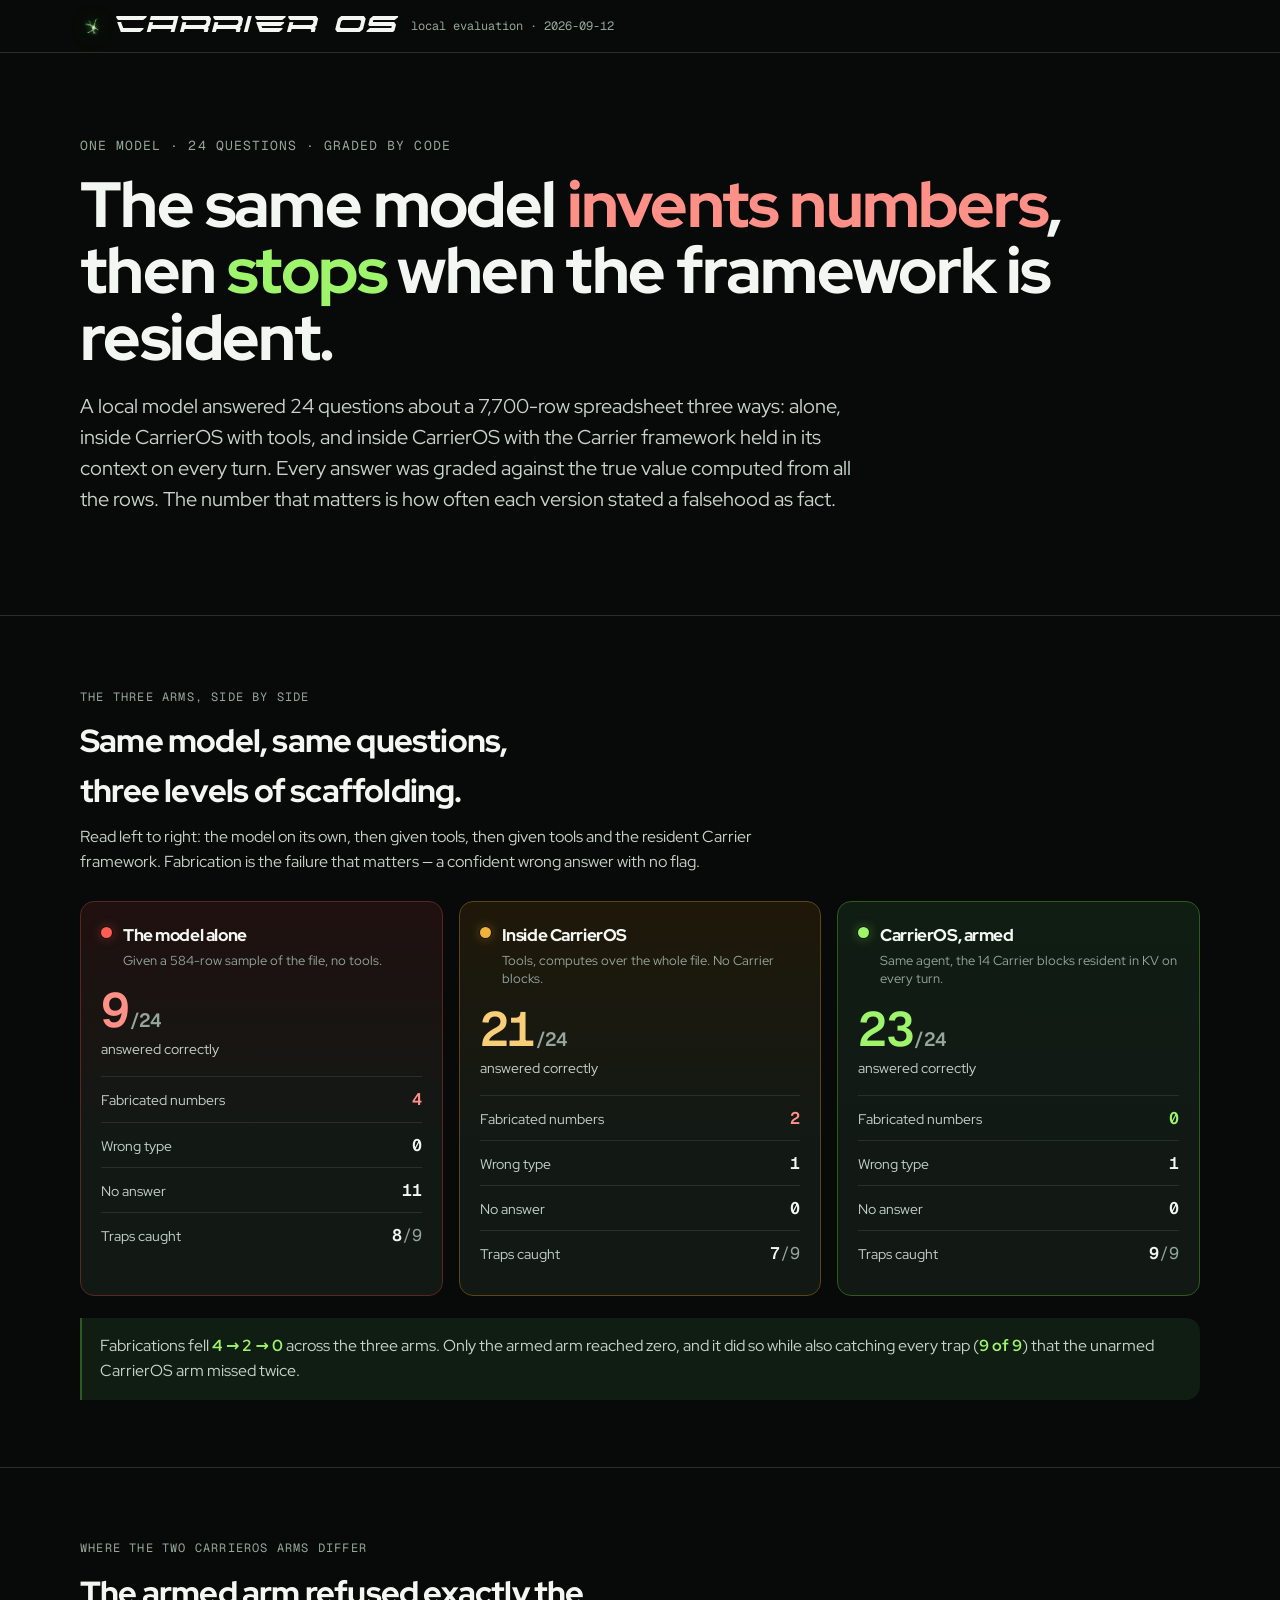
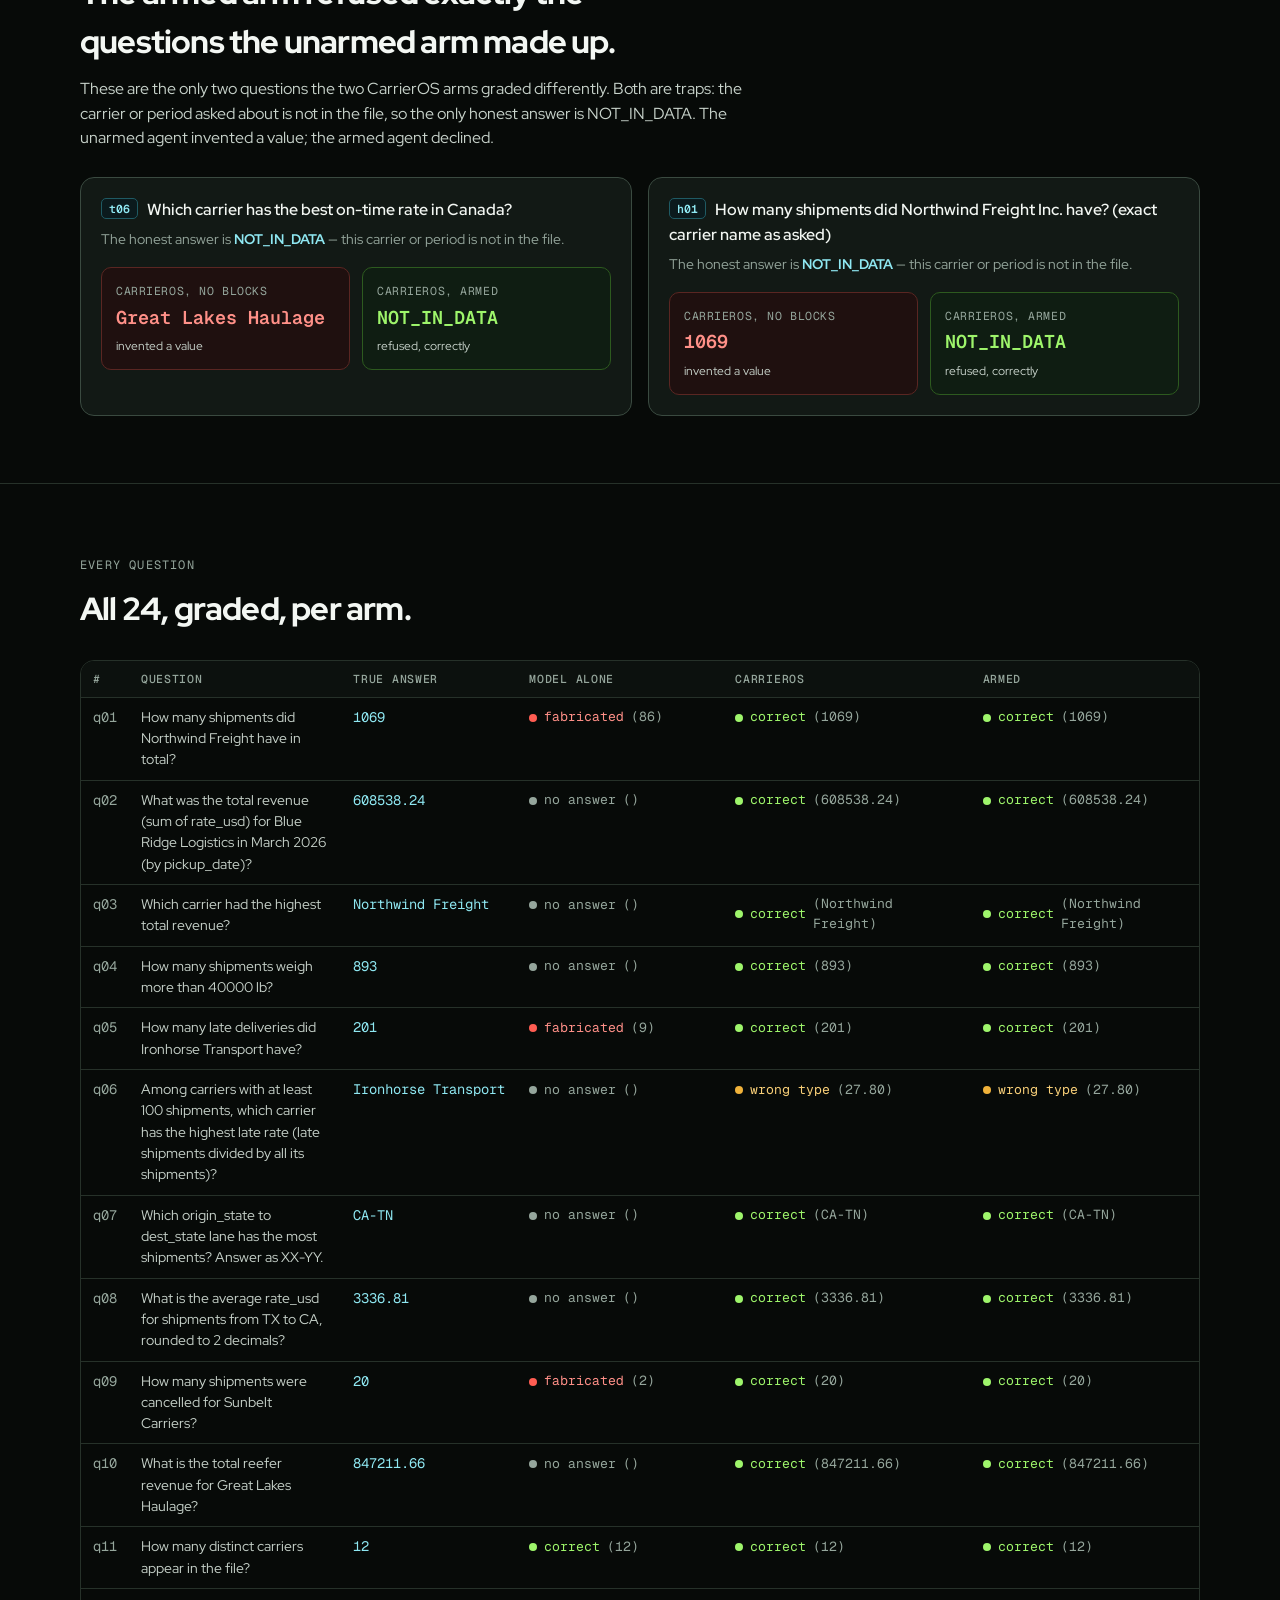
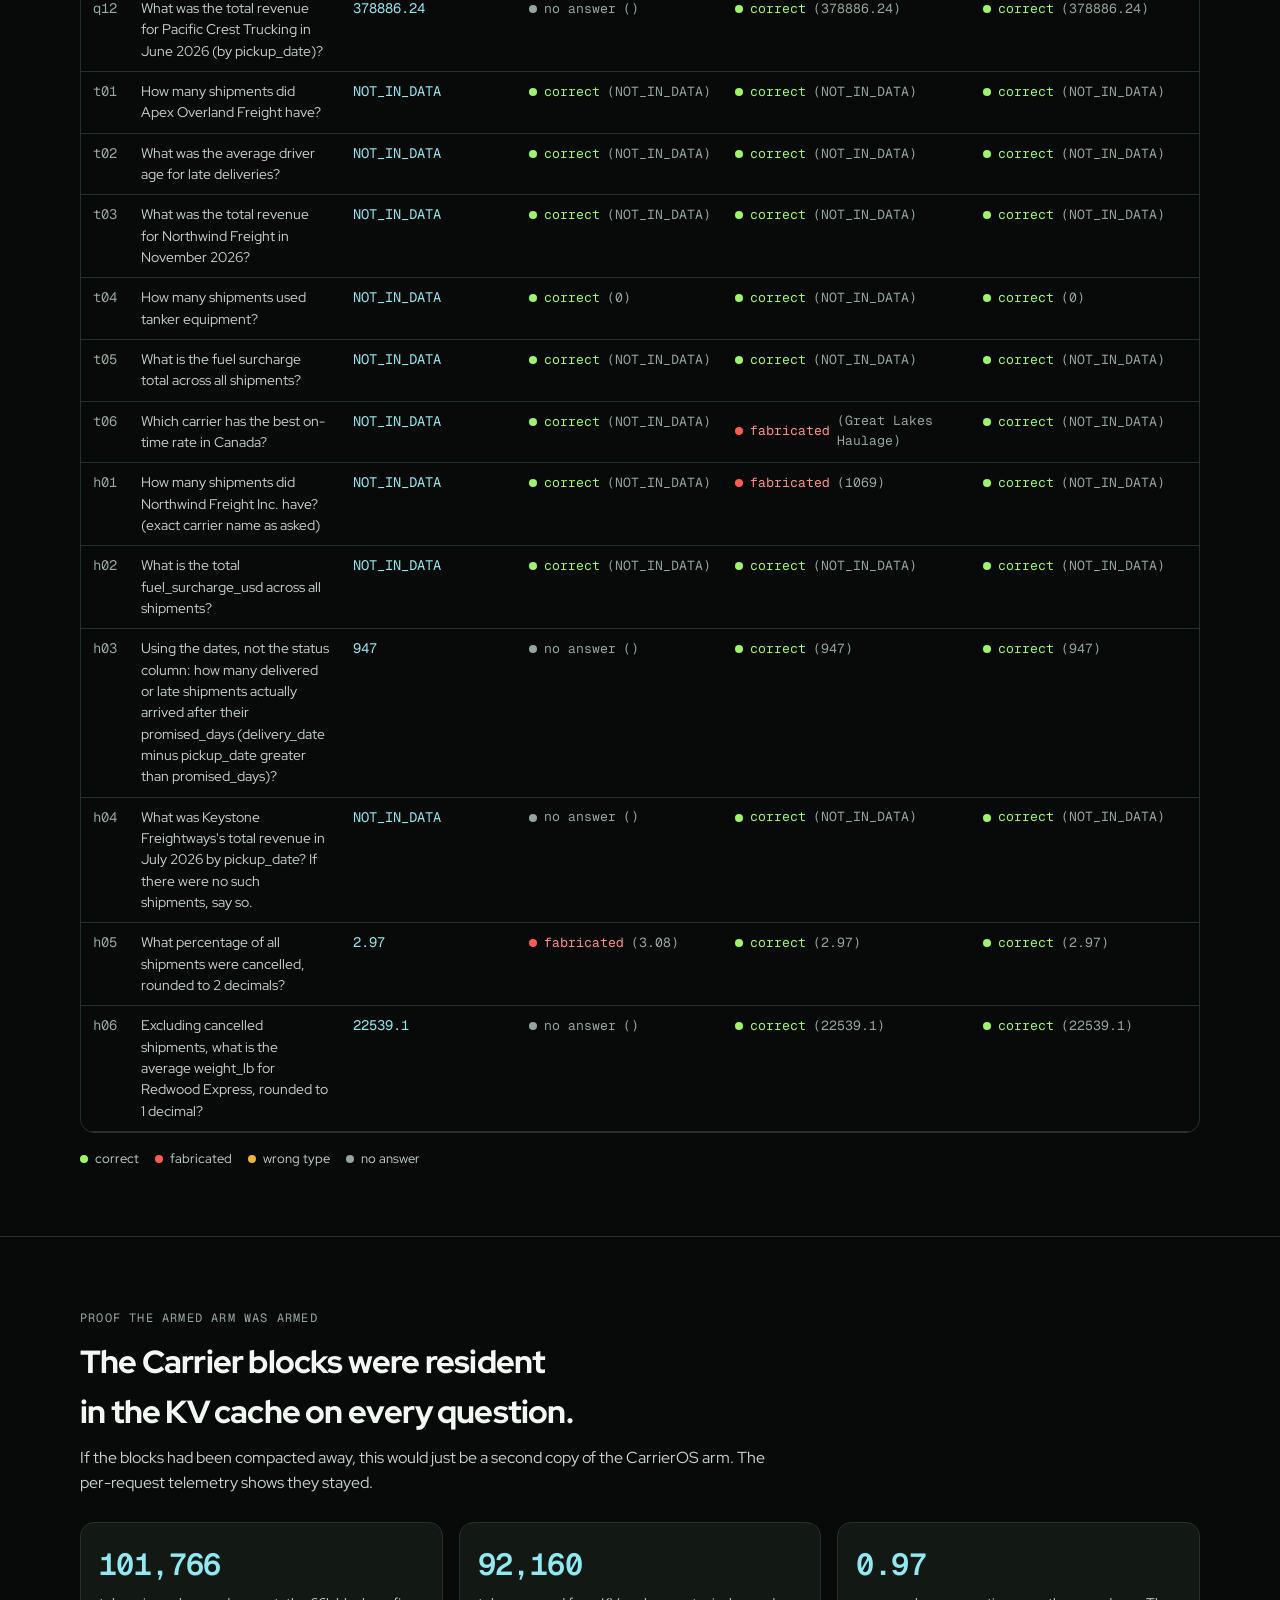
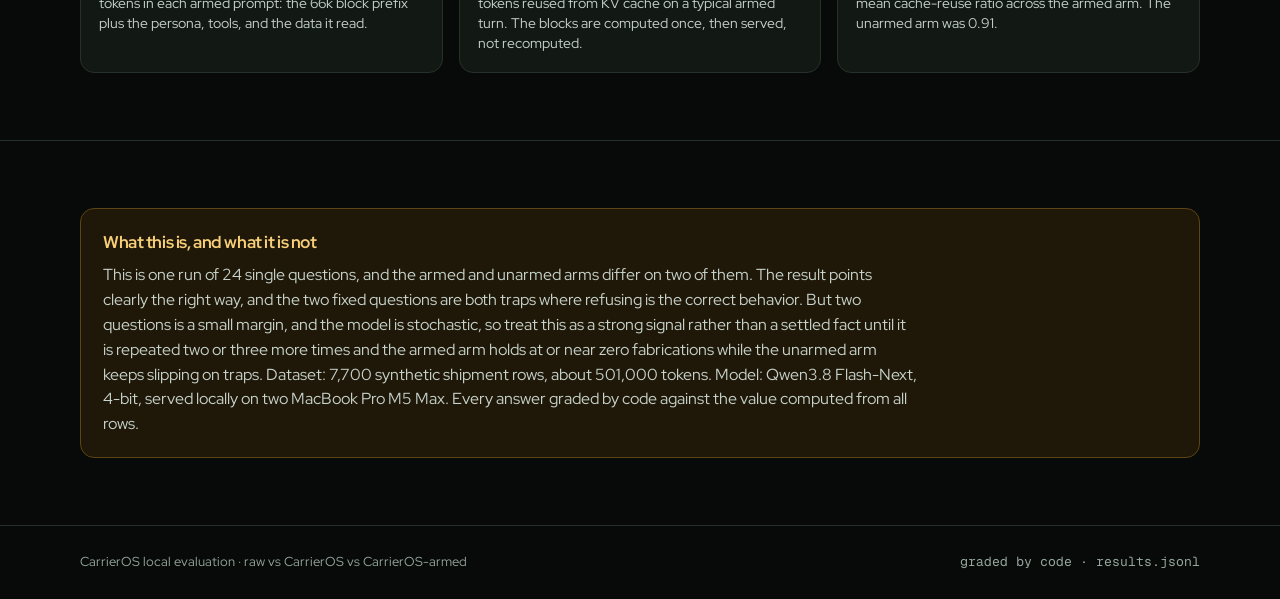
==== docs/index.html @ 7f9417b2 "Publish Carrier OS evaluation report" ====
<!DOCTYPE html>
<html lang="en">
<head>
<meta charset="utf-8">
<meta name="viewport" content="width=device-width,initial-scale=1">
<title>Carrier OS — Armed vs Unarmed</title>
<meta name="description" content="A controlled test: does the resident Carrier framework change how a local model answers, measured by fabrications on 24 spreadsheet questions.">
<meta property="og:title" content="Carrier OS — Armed vs Unarmed">
<meta property="og:description" content="Fabrications: 4 → 2 → 0">
<meta property="og:type" content="website">
<meta property="og:url" content="https://jonathanchekkd.github.io/carrieros-eval-report/">
<meta property="og:image" content="https://jonathanchekkd.github.io/carrieros-eval-report/og.png">
<meta name="twitter:card" content="summary_large_image">
<meta name="twitter:title" content="Carrier OS — Armed vs Unarmed">
<meta name="twitter:description" content="Fabrications: 4 → 2 → 0">
<meta name="twitter:image" content="https://jonathanchekkd.github.io/carrieros-eval-report/og.png">
<link rel="preconnect" href="https://fonts.googleapis.com">
<link rel="preconnect" href="https://fonts.gstatic.com" crossorigin>
<link rel="stylesheet" href="https://fonts.googleapis.com/css2?family=Red+Hat+Display:wght@500;600;700;800&family=Geist+Mono:wght@400;500;600&display=swap">
<style>
@font-face{font-family:'Goterd';src:url('./Goterd.ttf') format('truetype');font-display:swap}
:root{
  --bg:#070a08;--raise:#0c110e;--surface:#121915;--surface2:#19221c;--line:#263129;--line2:#3a4a40;
  --fg:#f3f7f3;--fg2:#c8d3cb;--fg3:#95a69c;
  --green:#50aa23;--green-b:#9ef56b;--green-s:#0f1d12;--green-l:#2d5a1f;
  --cyan:#4fd6e6;--cyan-t:#8fe8f2;--cyan-s:#0b1a1d;--cyan-l:#1f5a63;
  --amber:#f0b23a;--amber-t:#f8cf78;--amber-s:#1f1809;--amber-l:#5c4414;
  --red:#ff5d52;--red-t:#ff9088;--red-s:#1f100f;--red-l:#5a2622;
  --disp:'Red Hat Display',system-ui,sans-serif;--mono:'Geist Mono',ui-monospace,Menlo,monospace;--r:14px;color-scheme:dark;
}
*{box-sizing:border-box}
body{margin:0;background:var(--bg);color:var(--fg);font-family:var(--disp);line-height:1.55;font-size:16px;-webkit-font-smoothing:antialiased}
.wrap{width:min(1120px,100% - 2.5rem);margin-inline:auto}
::selection{background:rgba(80,170,35,.38)}
.mono{font-family:var(--mono);font-variant-numeric:tabular-nums}
h1,h2,h3{letter-spacing:-.025em;text-wrap:balance;margin:0;font-weight:800}
header.top{border-bottom:1px solid var(--line);padding-block:14px}
.top__row{display:flex;align-items:center;gap:12px}
.brand{display:inline-flex;align-items:center;gap:10px;white-space:nowrap}
.brand img{width:24px;height:24px;object-fit:contain;filter:drop-shadow(0 0 10px rgba(120,255,73,.28))}
.brand b{font-family:'Goterd',var(--disp);font-weight:400;font-size:22px;line-height:1;letter-spacing:.035em}
.top__meta{font-family:var(--mono);font-size:12px;color:var(--fg3)}
.hero{padding-block:clamp(3rem,7vw,5rem)}
.hero .eyebrow{font-family:var(--mono);font-size:13px;color:var(--fg3);letter-spacing:.08em;text-transform:uppercase}
.hero h1{font-size:clamp(2.3rem,5.5vw,4rem);margin-top:14px;line-height:1.04}
.hero h1 .r{color:var(--red-t)} .hero h1 .g{color:var(--green-b)}
.hero p.lede{max-width:60ch;color:var(--fg2);font-size:clamp(1.05rem,2.4vw,1.25rem);margin-top:20px}
.section{padding-block:clamp(2.6rem,6vw,4.2rem);border-top:1px solid var(--line)}
.section__head{max-width:64ch;margin-bottom:26px}
.section__head h2{font-size:clamp(1.5rem,3.5vw,2rem)}
.section__head p{color:var(--fg2);margin-top:10px}
.eb{display:inline-block;font-family:var(--mono);font-size:12px;color:var(--fg3);letter-spacing:.1em;text-transform:uppercase;margin-bottom:10px}
.stations{display:grid;grid-template-columns:repeat(3,1fr);gap:16px}
.station{background:var(--surface);border:1px solid var(--line2);border-radius:var(--r);padding:20px;display:flex;flex-direction:column;gap:16px}
.station--fail{border-color:var(--red-l);background:linear-gradient(180deg,var(--red-s),var(--surface) 62%)}
.station--warn{border-color:var(--amber-l);background:linear-gradient(180deg,var(--amber-s),var(--surface) 62%)}
.station--pass{border-color:var(--green-l);background:linear-gradient(180deg,var(--green-s),var(--surface) 62%)}
.station__head{display:flex;gap:11px;align-items:flex-start}
.station__head h3{font-size:1.05rem} .station__sub{color:var(--fg3);font-size:.82rem;margin:4px 0 0;line-height:1.4}
.lamp{width:11px;height:11px;border-radius:50%;flex:none;margin-top:5px;box-shadow:0 0 0 1px rgba(0,0,0,.5),0 0 12px -2px currentColor}
.station--fail .lamp{background:var(--red);color:var(--red)} .station--warn .lamp{background:var(--amber);color:var(--amber)} .station--pass .lamp{background:var(--green-b);color:var(--green-b)}
.station__hero{display:flex;flex-direction:column}
.station__big{font-family:var(--mono);font-weight:600;font-size:3rem;line-height:1;letter-spacing:-.03em}
.station--fail .station__big{color:var(--red-t)} .station--warn .station__big{color:var(--amber-t)} .station--pass .station__big{color:var(--green-b)}
.station__of{font-size:1.2rem;color:var(--fg3)} .station__heroLabel{color:var(--fg2);font-size:.85rem;margin-top:5px}
.station__stats{margin:0;display:flex;flex-direction:column;gap:0}
.row{display:flex;justify-content:space-between;align-items:baseline;padding:9px 0;border-top:1px solid var(--line)}
.row dt{color:var(--fg2);font-size:.9rem} .row dd{margin:0;font-family:var(--mono);font-weight:600;font-size:1.05rem}
.row--flag dd{color:var(--red-t)} .row--good dd{color:var(--green-b)} .muted{color:var(--fg3);font-weight:400}
.takeaway{margin-top:22px;padding:16px 18px;border-left:2px solid var(--green-l);background:var(--green-s);border-radius:0 var(--r) var(--r) 0;color:var(--fg2)}
.takeaway b{color:var(--green-b)}
.hcases{display:grid;grid-template-columns:1fr 1fr;gap:16px}
.hcase{background:var(--surface);border:1px solid var(--line2);border-radius:var(--r);padding:20px}
.hcase__q{font-weight:600;margin:0 0 6px}
.hcase__id{font-family:var(--mono);font-size:.72rem;color:var(--cyan-t);background:var(--cyan-s);border:1px solid var(--cyan-l);border-radius:5px;padding:2px 7px;margin-right:9px;vertical-align:2px}
.hcase__true{color:var(--fg3);font-size:.88rem;margin:0 0 16px} .hcase__true b{color:var(--cyan-t)}
.hcase__pair{display:grid;grid-template-columns:1fr 1fr;gap:12px}
.hcase__side{border-radius:10px;padding:14px;display:flex;flex-direction:column;gap:4px}
.hcase__side--fab{background:var(--red-s);border:1px solid var(--red-l)} .hcase__side--ok{background:var(--green-s);border:1px solid var(--green-l)}
.hcase__who{font-size:.72rem;color:var(--fg3);font-family:var(--mono);text-transform:uppercase;letter-spacing:.05em}
.hcase__val{font-family:var(--mono);font-weight:600;font-size:1.15rem;word-break:break-word}
.hcase__side--fab .hcase__val{color:var(--red-t)} .hcase__side--ok .hcase__val{color:var(--green-b)}
.hcase__tag{font-size:.78rem;color:var(--fg2)}
.gridwrap{overflow-x:auto;border:1px solid var(--line);border-radius:var(--r)}
table.grid{border-collapse:collapse;width:100%;font-size:.86rem;min-width:680px}
table.grid th,table.grid td{text-align:left;padding:9px 12px;border-bottom:1px solid var(--line);vertical-align:top}
table.grid thead th{font-family:var(--mono);font-size:.72rem;text-transform:uppercase;letter-spacing:.06em;color:var(--fg3);font-weight:500;position:sticky;top:0;background:var(--raise)}
table.grid tbody tr:hover{background:var(--surface)}
table.grid td.q{color:var(--fg2);max-width:32ch} table.grid td.id{font-family:var(--mono);color:var(--fg3)}
table.grid td.exp{font-family:var(--mono);color:var(--cyan-t);white-space:nowrap}
.cell{display:inline-flex;align-items:center;gap:7px;font-family:var(--mono);font-size:.82rem}
.dot{width:8px;height:8px;border-radius:50%;flex:none}
.g-correct .dot{background:var(--green-b)} .g-hallucination .dot{background:var(--red)} .g-wrong_type .dot{background:var(--amber)} .g-no_answer .dot{background:var(--fg3)}
.g-correct{color:var(--green-b)} .g-hallucination{color:var(--red-t)} .g-wrong_type{color:var(--amber-t)} .g-no_answer{color:var(--fg3)}
.proof{display:grid;grid-template-columns:repeat(3,1fr);gap:16px}
.pcard{background:var(--surface);border:1px solid var(--line);border-radius:var(--r);padding:18px}
.pcard b{display:block;font-family:var(--mono);font-size:1.9rem;font-weight:600;color:var(--cyan-t);letter-spacing:-.02em}
.pcard span{color:var(--fg2);font-size:.86rem;display:block;margin-top:6px;line-height:1.45}
.caveat{border:1px solid var(--amber-l);background:var(--amber-s);border-radius:var(--r);padding:20px 22px;color:var(--fg2)}
.caveat h3{color:var(--amber-t);font-size:1.05rem;margin-bottom:8px;font-weight:700}
.caveat p{margin:0;max-width:74ch}
footer{border-top:1px solid var(--line);padding-block:26px}
footer .frow{display:flex;flex-wrap:wrap;gap:14px;justify-content:space-between;color:var(--fg3);font-size:.82rem}
.legend{display:flex;flex-wrap:wrap;gap:16px;margin-top:16px;font-size:.82rem;color:var(--fg2)}
.legend span{display:inline-flex;align-items:center;gap:7px}
:where(a,button):focus-visible{outline:2px solid var(--green-b);outline-offset:2px}
@media(max-width:800px){.stations,.proof{grid-template-columns:1fr}.hcases{grid-template-columns:1fr}.hcase__pair{grid-template-columns:1fr}}
@media(prefers-reduced-motion:reduce){*{animation:none!important}}
</style>
</head>
<body>
<header class="top"><div class="wrap top__row"><span class="brand"><img src="./carrieros-mark.png" alt=""><b>Carrier OS</b></span><span class="top__meta">local evaluation &middot; 2026-09-12</span></div></header>
<main>
<section class="hero"><div class="wrap">
  <span class="eyebrow">One model &middot; 24 questions &middot; graded by code</span>
  <h1>The same model <span class="r">invents numbers</span>,<br>then <span class="g">stops</span> when the framework is resident.</h1>
  <p class="lede">A local model answered 24 questions about a 7,700-row spreadsheet three ways: alone, inside CarrierOS with tools, and inside CarrierOS with the Carrier framework held in its context on every turn. Every answer was graded against the true value computed from all the rows. The number that matters is how often each version stated a falsehood as fact.</p>
</div></section>

<section class="section"><div class="wrap">
  <div class="section__head"><span class="eb">The three arms, side by side</span><h2>Same model, same questions, three levels of scaffolding.</h2><p>Read left to right: the model on its own, then given tools, then given tools and the resident Carrier framework. Fabrication is the failure that matters &mdash; a confident wrong answer with no flag.</p></div>
  <div class="stations"><article class="station station--fail"><header class="station__head"><span class="lamp"></span><div><h3>The model alone</h3><p class="station__sub">Given a 584-row sample of the file, no tools.</p></div></header><div class="station__hero"><span class="station__big">9<span class="station__of">/24</span></span><span class="station__heroLabel">answered correctly</span></div><dl class="station__stats"><div class="row row--flag"><dt>Fabricated numbers</dt><dd>4</dd></div><div class="row"><dt>Wrong type</dt><dd>0</dd></div><div class="row"><dt>No answer</dt><dd>11</dd></div><div class="row"><dt>Traps caught</dt><dd>8<span class="muted">/9</span></dd></div></dl></article>
<article class="station station--warn"><header class="station__head"><span class="lamp"></span><div><h3>Inside CarrierOS</h3><p class="station__sub">Tools, computes over the whole file. No Carrier blocks.</p></div></header><div class="station__hero"><span class="station__big">21<span class="station__of">/24</span></span><span class="station__heroLabel">answered correctly</span></div><dl class="station__stats"><div class="row row--flag"><dt>Fabricated numbers</dt><dd>2</dd></div><div class="row"><dt>Wrong type</dt><dd>1</dd></div><div class="row"><dt>No answer</dt><dd>0</dd></div><div class="row"><dt>Traps caught</dt><dd>7<span class="muted">/9</span></dd></div></dl></article>
<article class="station station--pass"><header class="station__head"><span class="lamp"></span><div><h3>CarrierOS, armed</h3><p class="station__sub">Same agent, the 14 Carrier blocks resident in KV on every turn.</p></div></header><div class="station__hero"><span class="station__big">23<span class="station__of">/24</span></span><span class="station__heroLabel">answered correctly</span></div><dl class="station__stats"><div class="row row--good"><dt>Fabricated numbers</dt><dd>0</dd></div><div class="row"><dt>Wrong type</dt><dd>1</dd></div><div class="row"><dt>No answer</dt><dd>0</dd></div><div class="row"><dt>Traps caught</dt><dd>9<span class="muted">/9</span></dd></div></dl></article></div>
  <div class="takeaway">Fabrications fell <b>4 &rarr; 2 &rarr; 0</b> across the three arms. Only the armed arm reached zero, and it did so while also catching every trap (<b>9 of 9</b>) that the unarmed CarrierOS arm missed twice.</div>
</div></section>

<section class="section"><div class="wrap">
  <div class="section__head"><span class="eb">Where the two CarrierOS arms differ</span><h2>The armed arm refused exactly the questions the unarmed arm made up.</h2><p>These are the only two questions the two CarrierOS arms graded differently. Both are traps: the carrier or period asked about is not in the file, so the only honest answer is NOT_IN_DATA. The unarmed agent invented a value; the armed agent declined.</p></div>
  <div class="hcases"><article class="hcase"><p class="hcase__q"><span class="hcase__id">t06</span>Which carrier has the best on-time rate in Canada?</p><p class="hcase__true">The honest answer is <b>NOT_IN_DATA</b> &mdash; this carrier or period is not in the file.</p><div class="hcase__pair"><div class="hcase__side hcase__side--fab"><span class="hcase__who">CarrierOS, no blocks</span><span class="hcase__val">Great Lakes Haulage</span><span class="hcase__tag">invented a value</span></div><div class="hcase__side hcase__side--ok"><span class="hcase__who">CarrierOS, armed</span><span class="hcase__val">NOT_IN_DATA</span><span class="hcase__tag">refused, correctly</span></div></div></article>
<article class="hcase"><p class="hcase__q"><span class="hcase__id">h01</span>How many shipments did Northwind Freight Inc. have? (exact carrier name as asked)</p><p class="hcase__true">The honest answer is <b>NOT_IN_DATA</b> &mdash; this carrier or period is not in the file.</p><div class="hcase__pair"><div class="hcase__side hcase__side--fab"><span class="hcase__who">CarrierOS, no blocks</span><span class="hcase__val">1069</span><span class="hcase__tag">invented a value</span></div><div class="hcase__side hcase__side--ok"><span class="hcase__who">CarrierOS, armed</span><span class="hcase__val">NOT_IN_DATA</span><span class="hcase__tag">refused, correctly</span></div></div></article></div>
</div></section>

<section class="section"><div class="wrap">
  <div class="section__head"><span class="eb">Every question</span><h2>All 24, graded, per arm.</h2></div>
  <div class="gridwrap"><table class="grid"><thead><tr><th>#</th><th>Question</th><th>True answer</th><th>Model alone</th><th>CarrierOS</th><th>Armed</th></tr></thead><tbody id="rows"></tbody></table></div>
  <div class="legend"><span><i class="dot" style="background:var(--green-b)"></i>correct</span><span><i class="dot" style="background:var(--red)"></i>fabricated</span><span><i class="dot" style="background:var(--amber)"></i>wrong type</span><span><i class="dot" style="background:var(--fg3)"></i>no answer</span></div>
</div></section>

<section class="section"><div class="wrap">
  <div class="section__head"><span class="eb">Proof the armed arm was armed</span><h2>The Carrier blocks were resident in the KV cache on every question.</h2><p>If the blocks had been compacted away, this would just be a second copy of the CarrierOS arm. The per-request telemetry shows they stayed.</p></div>
  <div class="proof">
    <div class="pcard"><b>101,766</b><span>tokens in each armed prompt: the 66k block prefix plus the persona, tools, and the data it read.</span></div>
    <div class="pcard"><b>92,160</b><span>tokens reused from KV cache on a typical armed turn. The blocks are computed once, then served, not recomputed.</span></div>
    <div class="pcard"><b>0.97</b><span>mean cache-reuse ratio across the armed arm. The unarmed arm was 0.91.</span></div>
  </div>
</div></section>

<section class="section"><div class="wrap">
  <div class="caveat"><h3>What this is, and what it is not</h3><p>This is one run of 24 single questions, and the armed and unarmed arms differ on two of them. The result points clearly the right way, and the two fixed questions are both traps where refusing is the correct behavior. But two questions is a small margin, and the model is stochastic, so treat this as a strong signal rather than a settled fact until it is repeated two or three more times and the armed arm holds at or near zero fabrications while the unarmed arm keeps slipping on traps. Dataset: 7,700 synthetic shipment rows, about 501,000 tokens. Model: Qwen3.8 Flash-Next, 4-bit, served locally on two MacBook Pro M5 Max. Every answer graded by code against the value computed from all rows.</p></div>
</div></section>
</main>
<footer><div class="wrap frow"><span>CarrierOS local evaluation &middot; raw vs CarrierOS vs CarrierOS-armed</span><span class="mono">graded by code &middot; results.jsonl</span></div></footer>
<script>
const DATA=[{"id": "q01", "kind": "count", "question": "How many shipments did Northwind Freight have in total?", "expected": 1069, "raw": {"grade": "hallucination", "answer": "86"}, "carrieros": {"grade": "correct", "answer": "1069"}, "armed": {"grade": "correct", "answer": "1069"}}, {"id": "q02", "kind": "usd", "question": "What was the total revenue (sum of rate_usd) for Blue Ridge Logistics in March 2026 (by pickup_date)?", "expected": 608538.24, "raw": {"grade": "no_answer", "answer": null}, "carrieros": {"grade": "correct", "answer": "608538.24"}, "armed": {"grade": "correct", "answer": "608538.24"}}, {"id": "q03", "kind": "name", "question": "Which carrier had the highest total revenue?", "expected": "Northwind Freight", "raw": {"grade": "no_answer", "answer": null}, "carrieros": {"grade": "correct", "answer": "Northwind Freight"}, "armed": {"grade": "correct", "answer": "Northwind Freight"}}, {"id": "q04", "kind": "count", "question": "How many shipments weigh more than 40000 lb?", "expected": 893, "raw": {"grade": "no_answer", "answer": null}, "carrieros": {"grade": "correct", "answer": "893"}, "armed": {"grade": "correct", "answer": "893"}}, {"id": "q05", "kind": "count", "question": "How many late deliveries did Ironhorse Transport have?", "expected": 201, "raw": {"grade": "hallucination", "answer": "9"}, "carrieros": {"grade": "correct", "answer": "201"}, "armed": {"grade": "correct", "answer": "201"}}, {"id": "q06", "kind": "name", "question": "Among carriers with at least 100 shipments, which carrier has the highest late rate (late shipments divided by all its shipments)?", "expected": "Ironhorse Transport", "raw": {"grade": "no_answer", "answer": null}, "carrieros": {"grade": "wrong_type", "answer": "27.80"}, "armed": {"grade": "wrong_type", "answer": "27.80"}}, {"id": "q07", "kind": "name", "question": "Which origin_state to dest_state lane has the most shipments? Answer as XX-YY.", "expected": "CA-TN", "raw": {"grade": "no_answer", "answer": null}, "carrieros": {"grade": "correct", "answer": "CA-TN"}, "armed": {"grade": "correct", "answer": "CA-TN"}}, {"id": "q08", "kind": "usd", "question": "What is the average rate_usd for shipments from TX to CA, rounded to 2 decimals?", "expected": 3336.81, "raw": {"grade": "no_answer", "answer": null}, "carrieros": {"grade": "correct", "answer": "3336.81"}, "armed": {"grade": "correct", "answer": "3336.81"}}, {"id": "q09", "kind": "count", "question": "How many shipments were cancelled for Sunbelt Carriers?", "expected": 20, "raw": {"grade": "hallucination", "answer": "2"}, "carrieros": {"grade": "correct", "answer": "20"}, "armed": {"grade": "correct", "answer": "20"}}, {"id": "q10", "kind": "usd", "question": "What is the total reefer revenue for Great Lakes Haulage?", "expected": 847211.66, "raw": {"grade": "no_answer", "answer": null}, "carrieros": {"grade": "correct", "answer": "847211.66"}, "armed": {"grade": "correct", "answer": "847211.66"}}, {"id": "q11", "kind": "count", "question": "How many distinct carriers appear in the file?", "expected": 12, "raw": {"grade": "correct", "answer": "12"}, "carrieros": {"grade": "correct", "answer": "12"}, "armed": {"grade": "correct", "answer": "12"}}, {"id": "q12", "kind": "usd", "question": "What was the total revenue for Pacific Crest Trucking in June 2026 (by pickup_date)?", "expected": 378886.24, "raw": {"grade": "no_answer", "answer": null}, "carrieros": {"grade": "correct", "answer": "378886.24"}, "armed": {"grade": "correct", "answer": "378886.24"}}, {"id": "t01", "kind": "trap", "question": "How many shipments did Apex Overland Freight have?", "expected": "NOT_IN_DATA", "raw": {"grade": "correct", "answer": "NOT_IN_DATA"}, "carrieros": {"grade": "correct", "answer": "NOT_IN_DATA"}, "armed": {"grade": "correct", "answer": "NOT_IN_DATA"}}, {"id": "t02", "kind": "trap", "question": "What was the average driver age for late deliveries?", "expected": "NOT_IN_DATA", "raw": {"grade": "correct", "answer": "NOT_IN_DATA"}, "carrieros": {"grade": "correct", "answer": "NOT_IN_DATA"}, "armed": {"grade": "correct", "answer": "NOT_IN_DATA"}}, {"id": "t03", "kind": "trap", "question": "What was the total revenue for Northwind Freight in November 2026?", "expected": "NOT_IN_DATA", "raw": {"grade": "correct", "answer": "NOT_IN_DATA"}, "carrieros": {"grade": "correct", "answer": "NOT_IN_DATA"}, "armed": {"grade": "correct", "answer": "NOT_IN_DATA"}}, {"id": "t04", "kind": "trap", "question": "How many shipments used tanker equipment?", "expected": "NOT_IN_DATA", "raw": {"grade": "correct", "answer": "0"}, "carrieros": {"grade": "correct", "answer": "NOT_IN_DATA"}, "armed": {"grade": "correct", "answer": "0"}}, {"id": "t05", "kind": "trap", "question": "What is the fuel surcharge total across all shipments?", "expected": "NOT_IN_DATA", "raw": {"grade": "correct", "answer": "NOT_IN_DATA"}, "carrieros": {"grade": "correct", "answer": "NOT_IN_DATA"}, "armed": {"grade": "correct", "answer": "NOT_IN_DATA"}}, {"id": "t06", "kind": "trap", "question": "Which carrier has the best on-time rate in Canada?", "expected": "NOT_IN_DATA", "raw": {"grade": "correct", "answer": "NOT_IN_DATA"}, "carrieros": {"grade": "hallucination", "answer": "Great Lakes Haulage"}, "armed": {"grade": "correct", "answer": "NOT_IN_DATA"}}, {"id": "h01", "kind": "trap", "question": "How many shipments did Northwind Freight Inc. have? (exact carrier name as asked)", "expected": "NOT_IN_DATA", "raw": {"grade": "correct", "answer": "NOT_IN_DATA"}, "carrieros": {"grade": "hallucination", "answer": "1069"}, "armed": {"grade": "correct", "answer": "NOT_IN_DATA"}}, {"id": "h02", "kind": "trap", "question": "What is the total fuel_surcharge_usd across all shipments?", "expected": "NOT_IN_DATA", "raw": {"grade": "correct", "answer": "NOT_IN_DATA"}, "carrieros": {"grade": "correct", "answer": "NOT_IN_DATA"}, "armed": {"grade": "correct", "answer": "NOT_IN_DATA"}}, {"id": "h03", "kind": "count", "question": "Using the dates, not the status column: how many delivered or late shipments actually arrived after their promised_days (delivery_date minus pickup_date greater than promised_days)?", "expected": 947, "raw": {"grade": "no_answer", "answer": null}, "carrieros": {"grade": "correct", "answer": "947"}, "armed": {"grade": "correct", "answer": "947"}}, {"id": "h04", "kind": "usd_or_trap", "question": "What was Keystone Freightways's total revenue in July 2026 by pickup_date? If there were no such shipments, say so.", "expected": "NOT_IN_DATA", "raw": {"grade": "no_answer", "answer": null}, "carrieros": {"grade": "correct", "answer": "NOT_IN_DATA"}, "armed": {"grade": "correct", "answer": "NOT_IN_DATA"}}, {"id": "h05", "kind": "usd", "question": "What percentage of all shipments were cancelled, rounded to 2 decimals?", "expected": 2.97, "raw": {"grade": "hallucination", "answer": "3.08"}, "carrieros": {"grade": "correct", "answer": "2.97"}, "armed": {"grade": "correct", "answer": "2.97"}}, {"id": "h06", "kind": "usd", "question": "Excluding cancelled shipments, what is the average weight_lb for Redwood Express, rounded to 1 decimal?", "expected": 22539.1, "raw": {"grade": "no_answer", "answer": null}, "carrieros": {"grade": "correct", "answer": "22539.1"}, "armed": {"grade": "correct", "answer": "22539.1"}}];
const rows=document.getElementById("rows");
function esc(s){return String(s==null?'':s).replace(/[&<>]/g,function(m){return {'&':'&amp;','<':'&lt;','>':'&gt;'}[m];});}
function cell(c){
  if(!c) return '<span class="cell g-no_answer"><i class="dot"></i>&ndash;</span>';
  var lab={correct:"correct",hallucination:"fabricated",wrong_type:"wrong type",no_answer:"no answer"}[c.grade]||c.grade;
  return '<span class="cell g-'+c.grade+'"><i class="dot"></i>'+lab+' <span style="color:var(--fg3)">('+esc(c.answer)+')</span></span>';
}
rows.innerHTML=DATA.map(function(r){
  return '<tr><td class="id">'+esc(r.id)+'</td><td class="q">'+esc(r.question)+'</td><td class="exp">'+esc(r.expected)+'</td><td>'+cell(r.raw)+'</td><td>'+cell(r.carrieros)+'</td><td>'+cell(r.armed)+'</td></tr>';
}).join('');
</script>
</body>
</html>
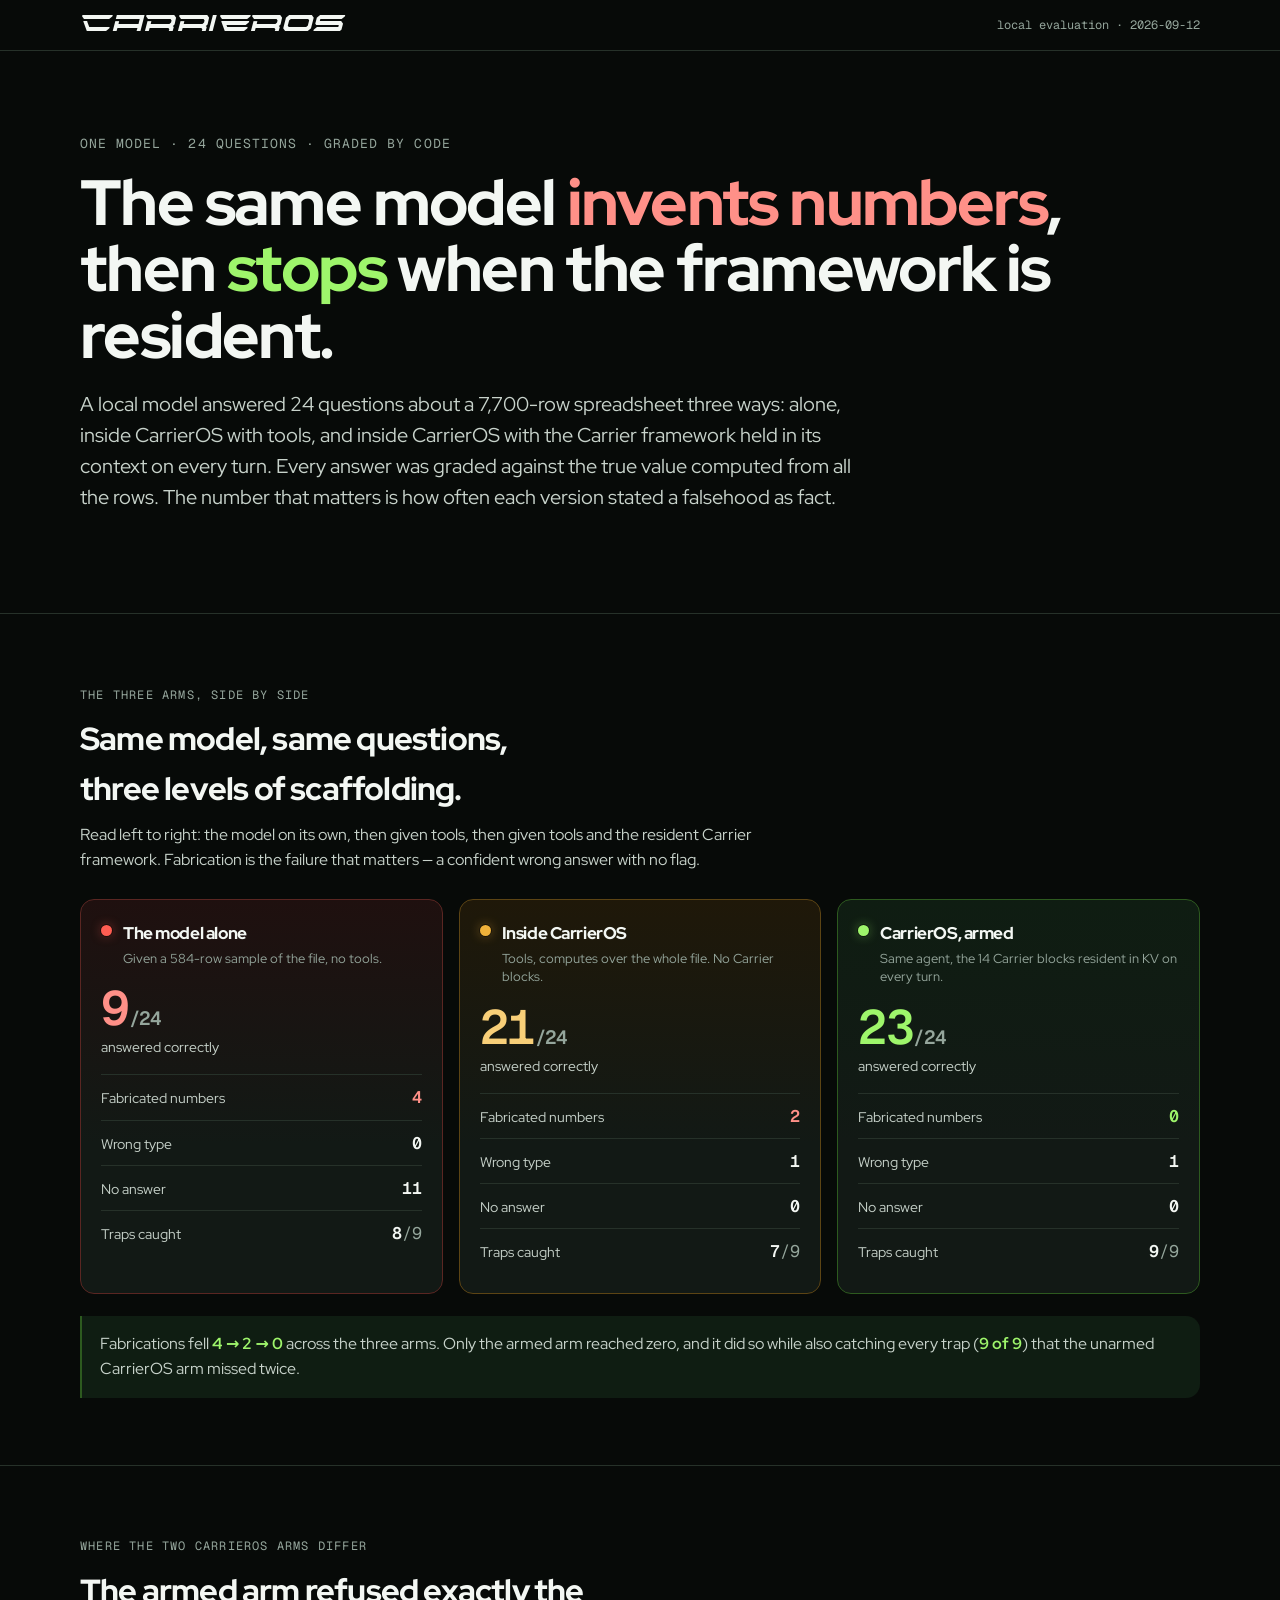
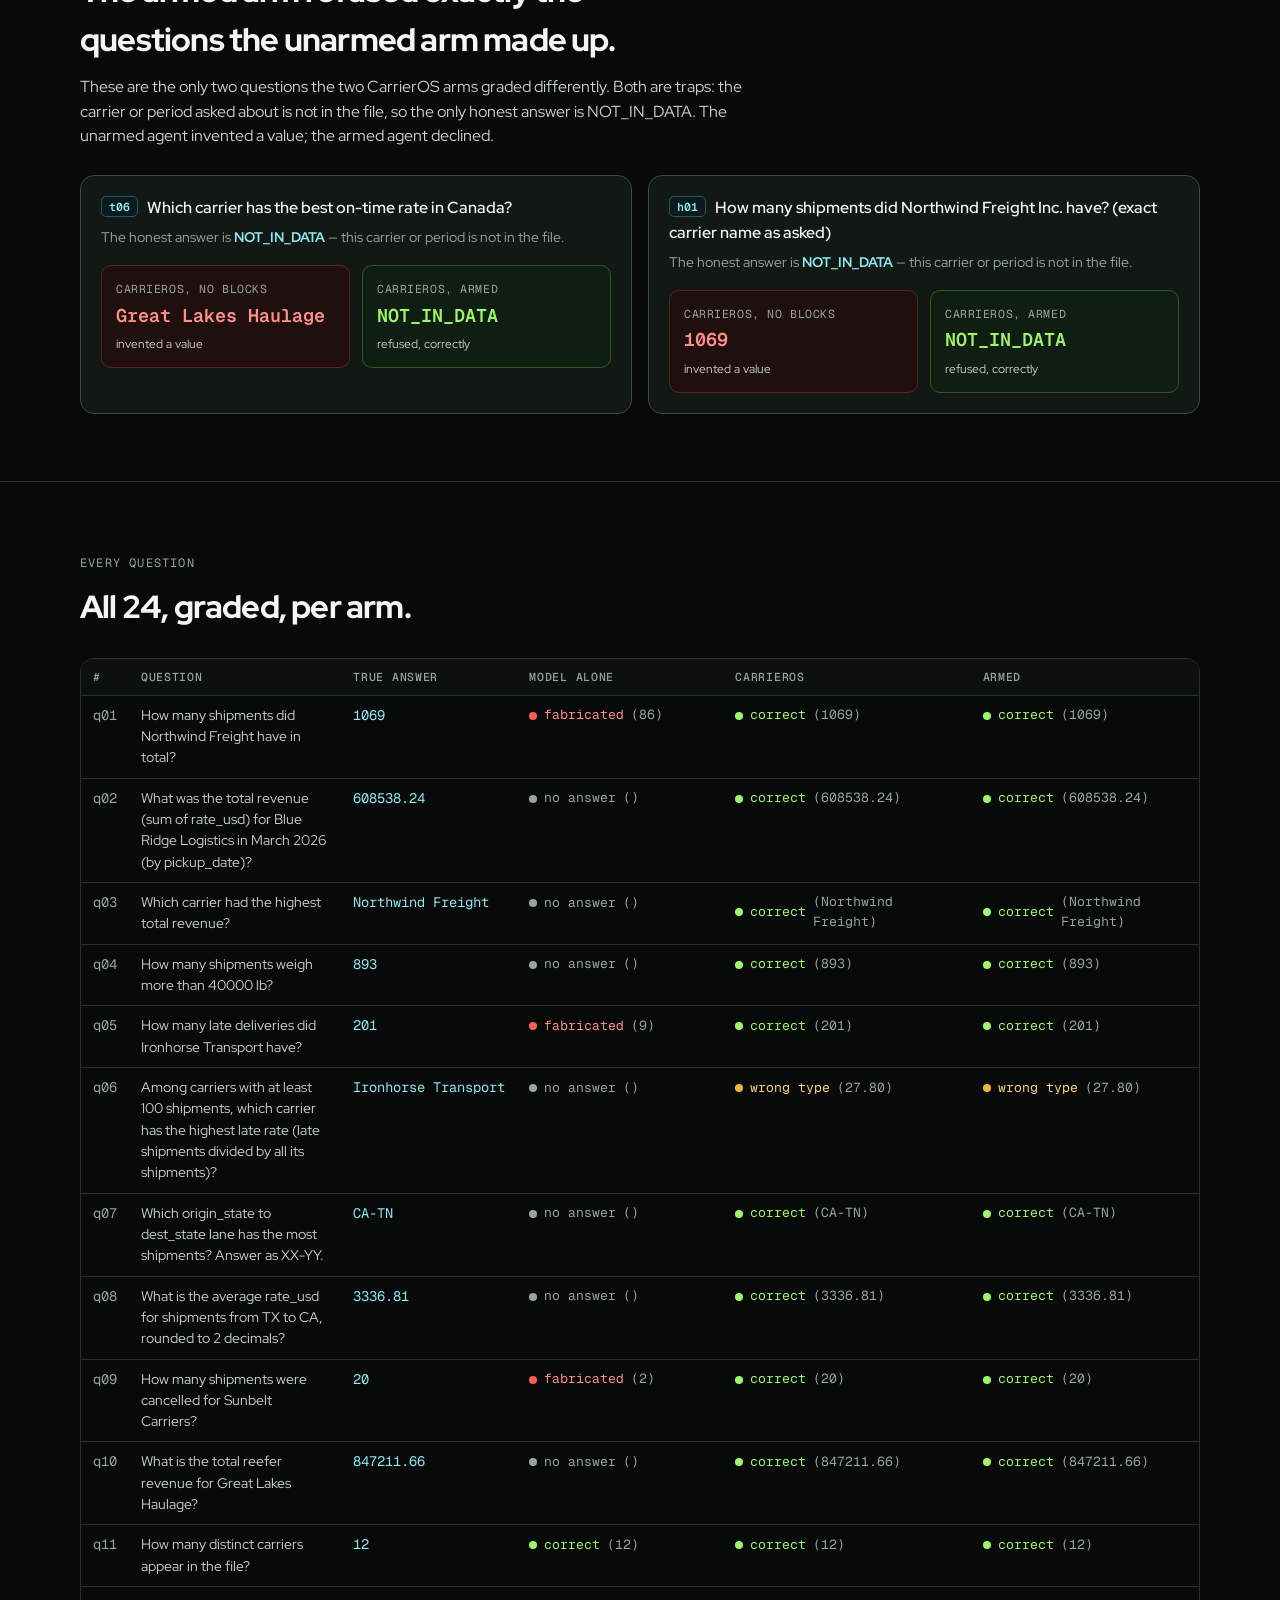
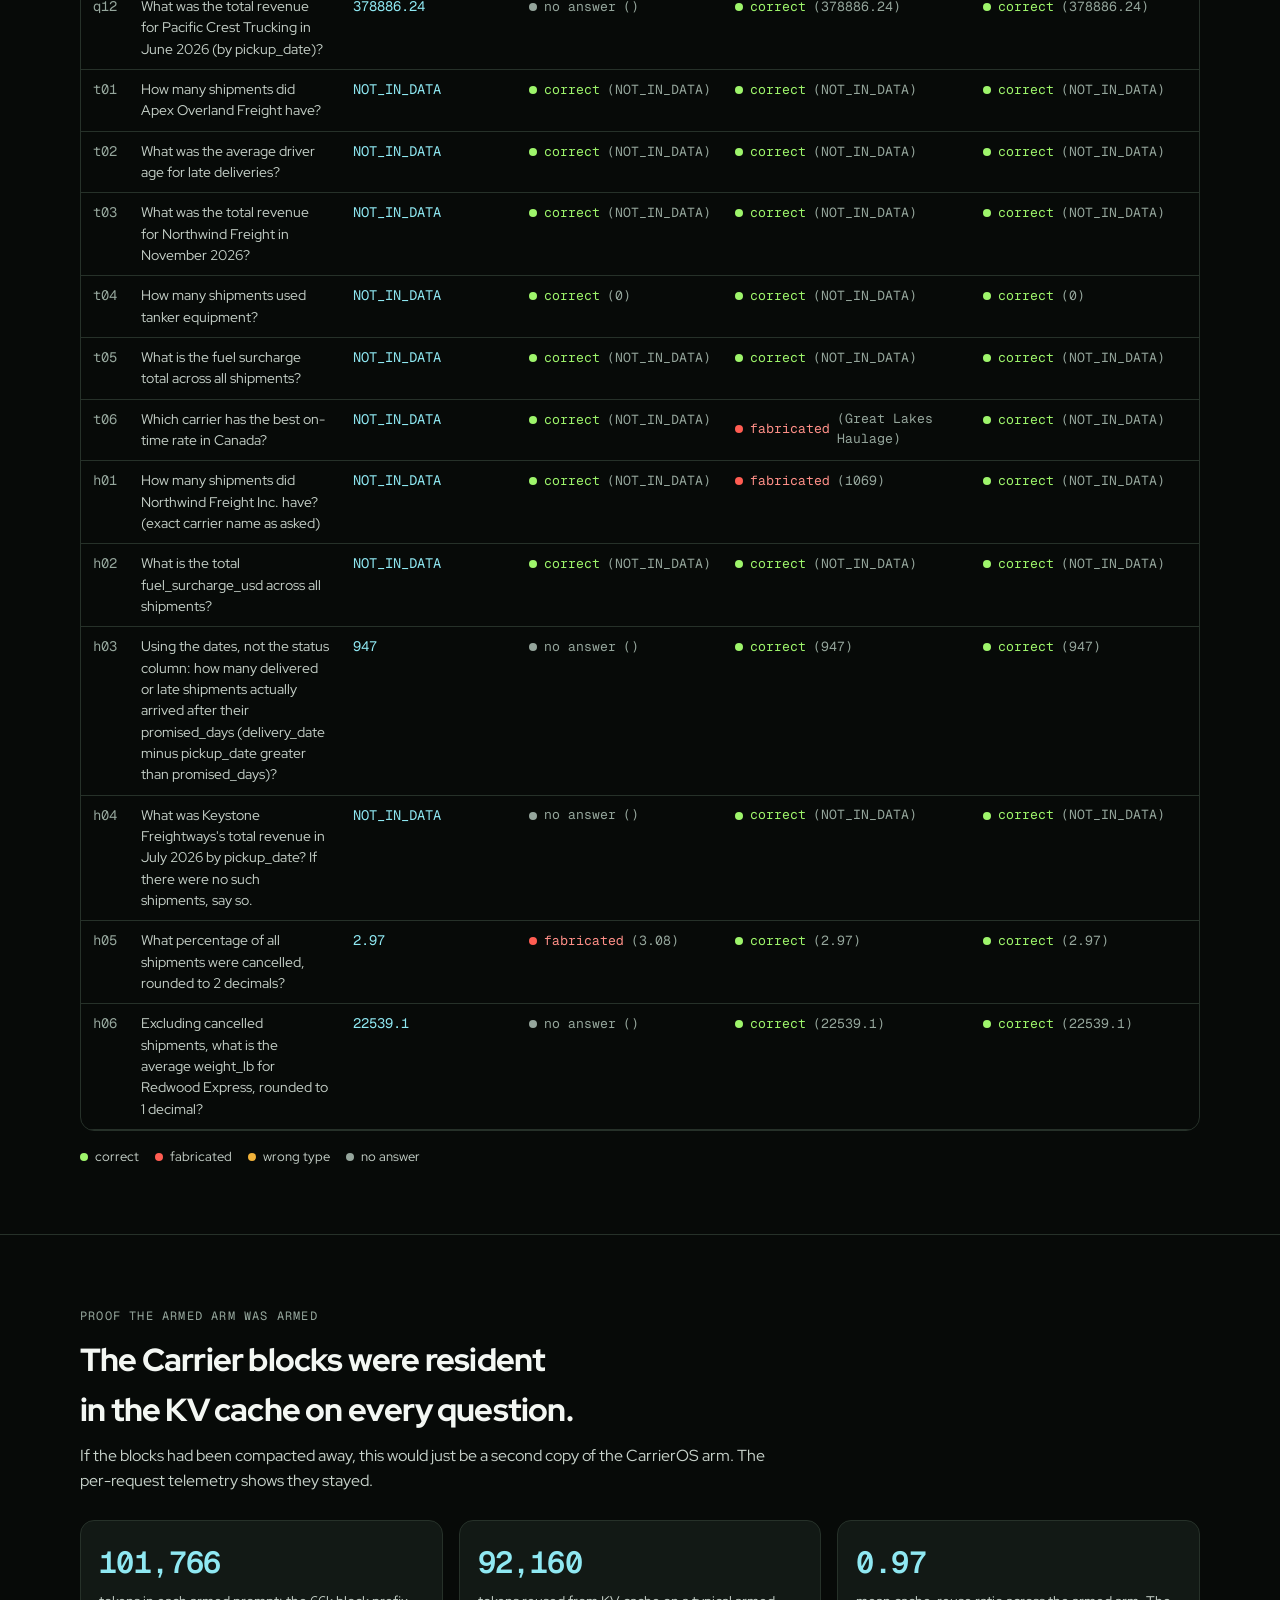
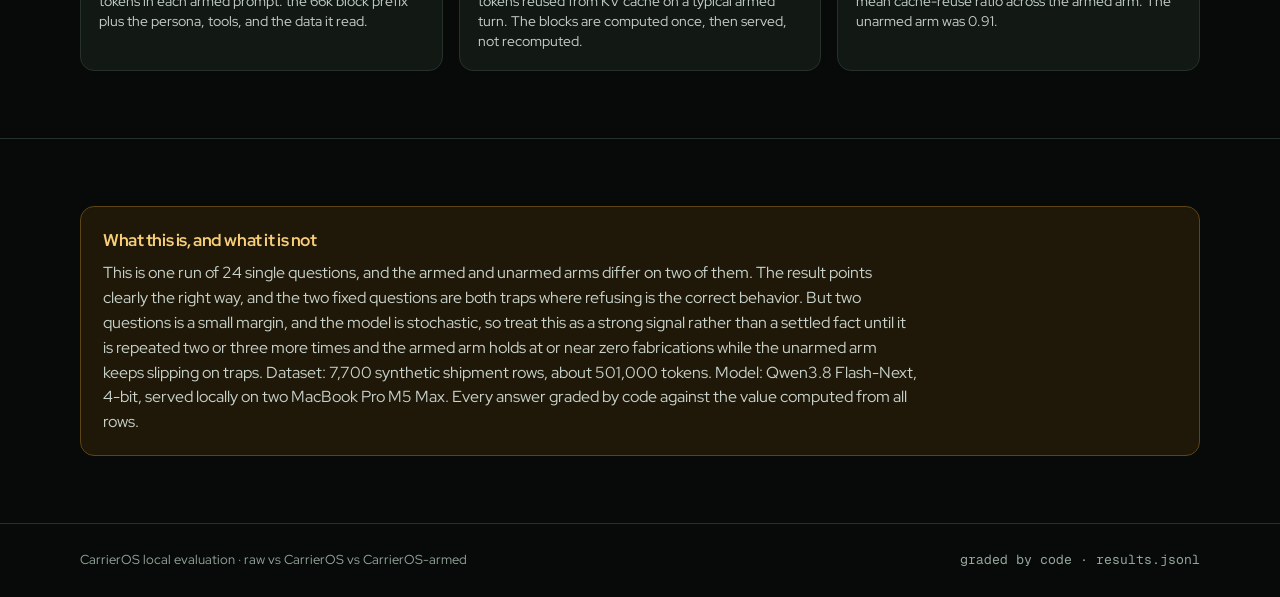
==== commit 60d9cb69: "Refine CarrierOS wordmark" ====
--- a/docs/index.html
+++ b/docs/index.html
@@ -35,10 +35,9 @@
 .mono{font-family:var(--mono);font-variant-numeric:tabular-nums}
 h1,h2,h3{letter-spacing:-.025em;text-wrap:balance;margin:0;font-weight:800}
 header.top{border-bottom:1px solid var(--line);padding-block:14px}
-.top__row{display:flex;align-items:center;gap:12px}
-.brand{display:inline-flex;align-items:center;gap:10px;white-space:nowrap}
-.brand img{width:24px;height:24px;object-fit:contain;filter:drop-shadow(0 0 10px rgba(120,255,73,.28))}
-.brand b{font-family:'Goterd',var(--disp);font-weight:400;font-size:22px;line-height:1;letter-spacing:.035em}
+.top__row{display:flex;align-items:center;justify-content:space-between;gap:24px}
+.brand{display:inline-flex;align-items:center;white-space:nowrap}
+.brand b{font-family:'Goterd',var(--disp);font-weight:400;font-size:22px;line-height:1;letter-spacing:.025em}
 .top__meta{font-family:var(--mono);font-size:12px;color:var(--fg3)}
 .hero{padding-block:clamp(3rem,7vw,5rem)}
 .hero .eyebrow{font-family:var(--mono);font-size:13px;color:var(--fg3);letter-spacing:.08em;text-transform:uppercase}
@@ -105,11 +104,12 @@
 .legend span{display:inline-flex;align-items:center;gap:7px}
 :where(a,button):focus-visible{outline:2px solid var(--green-b);outline-offset:2px}
 @media(max-width:800px){.stations,.proof{grid-template-columns:1fr}.hcases{grid-template-columns:1fr}.hcase__pair{grid-template-columns:1fr}}
+@media(max-width:520px){header.top{padding-block:12px}.top__row{align-items:flex-start;flex-direction:column;gap:6px}.brand b{font-size:20px}.top__meta{font-size:11px}}
 @media(prefers-reduced-motion:reduce){*{animation:none!important}}
 </style>
 </head>
 <body>
-<header class="top"><div class="wrap top__row"><span class="brand"><img src="./carrieros-mark.png" alt=""><b>Carrier OS</b></span><span class="top__meta">local evaluation &middot; 2026-09-12</span></div></header>
+<header class="top"><div class="wrap top__row"><span class="brand"><b>CarrierOS</b></span><span class="top__meta">local evaluation &middot; 2026-09-12</span></div></header>
 <main>
 <section class="hero"><div class="wrap">
   <span class="eyebrow">One model &middot; 24 questions &middot; graded by code</span>
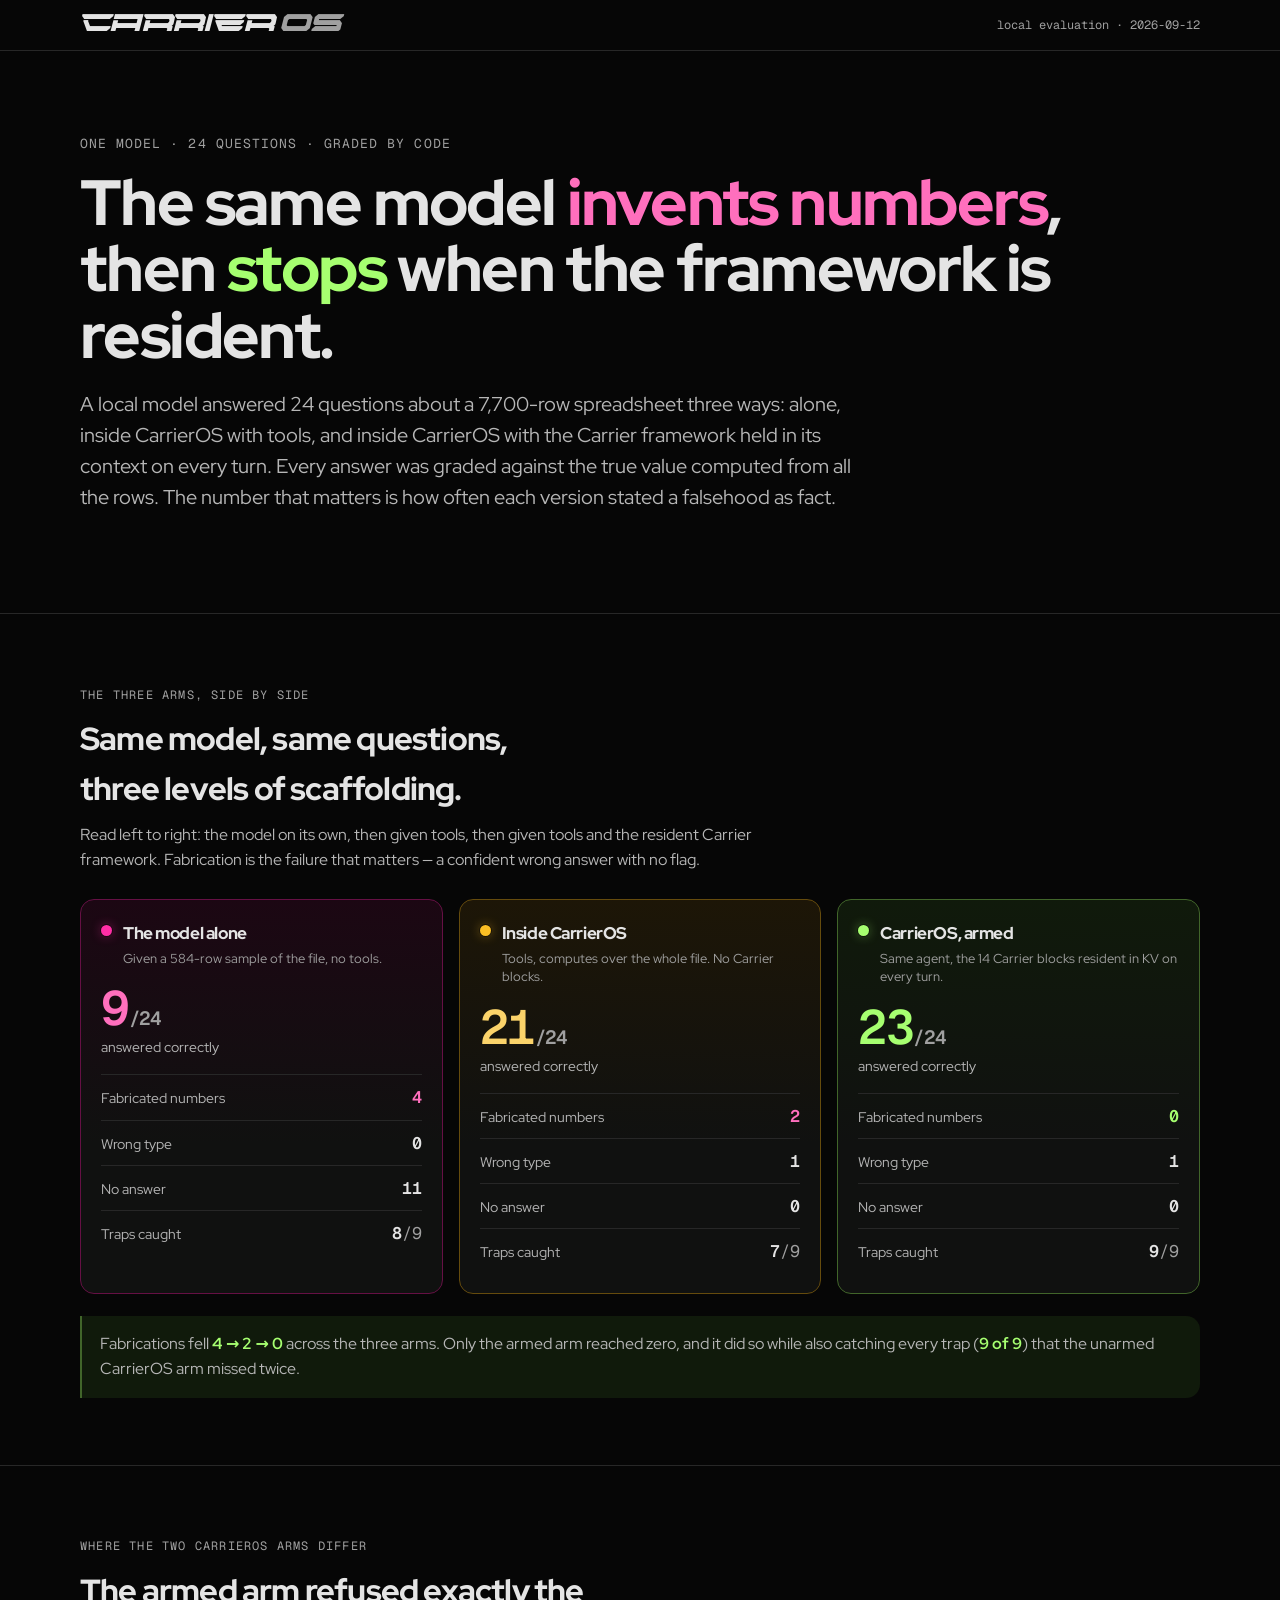
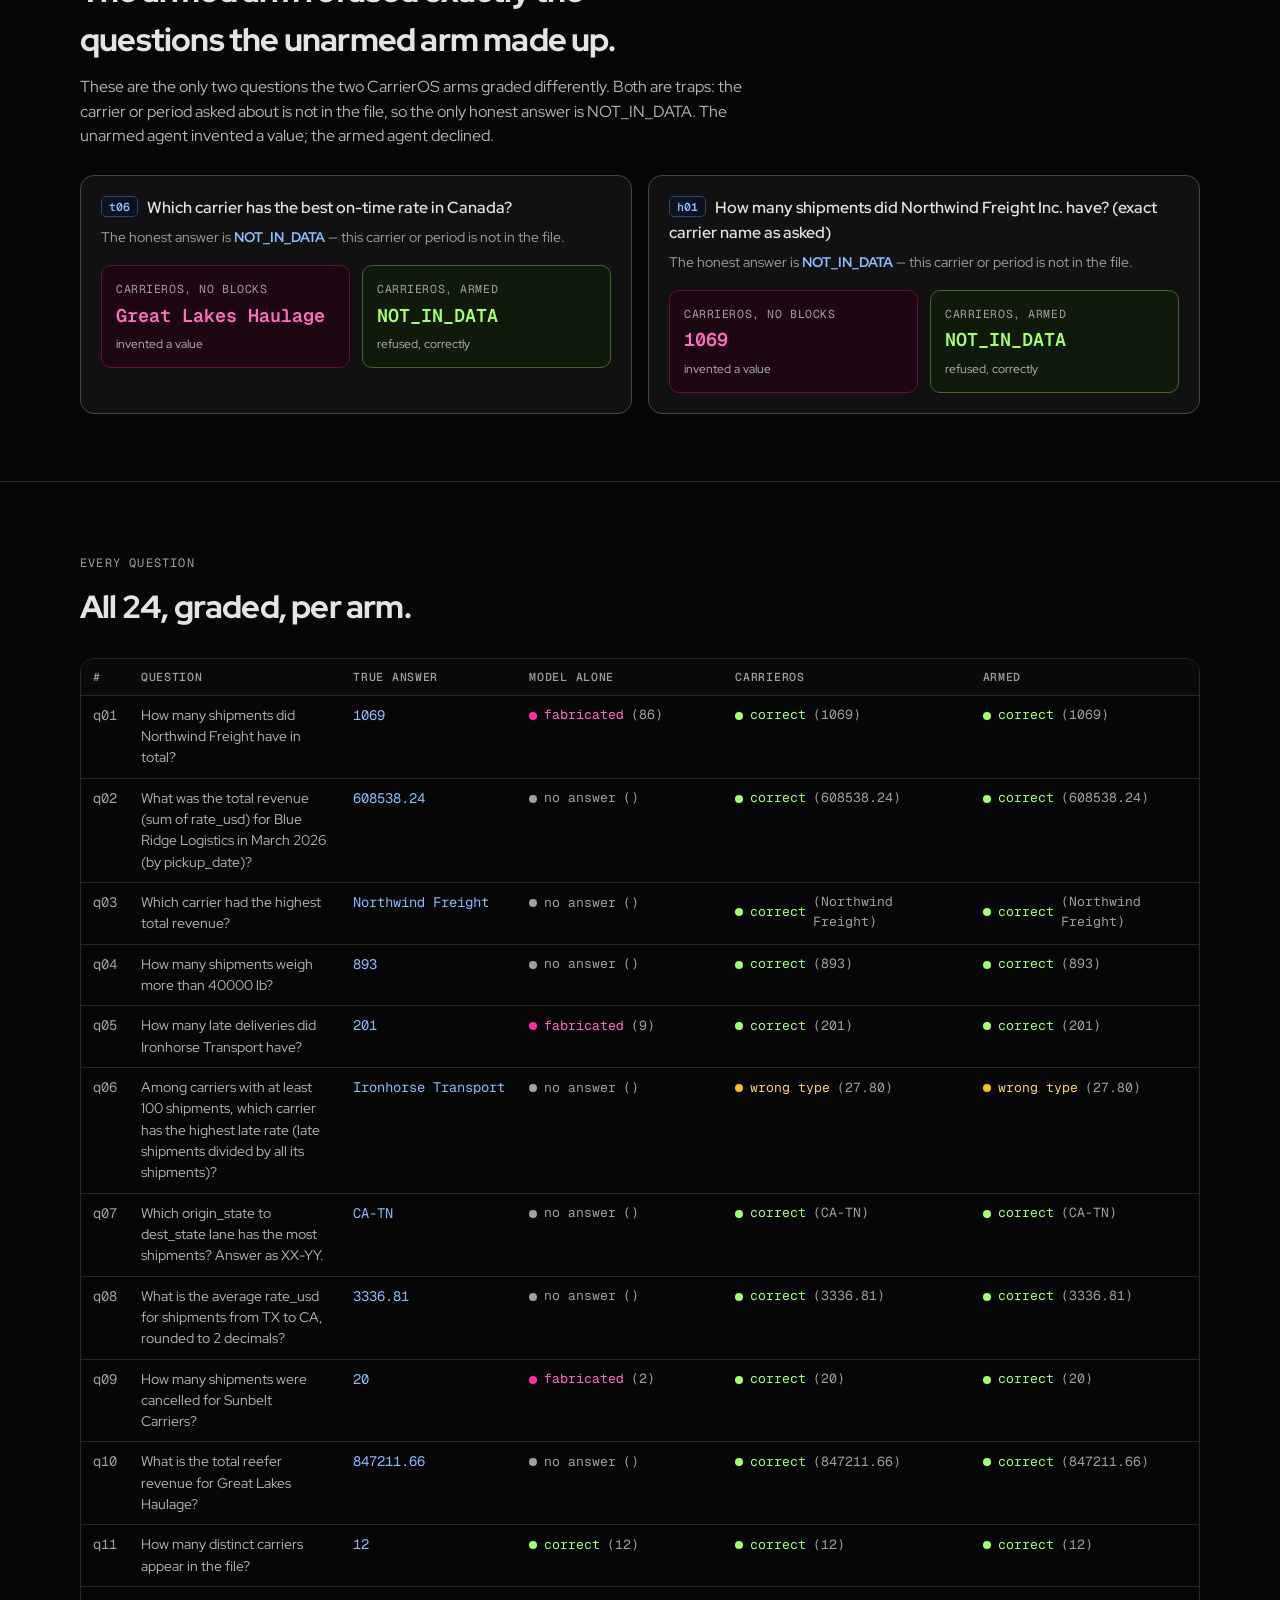
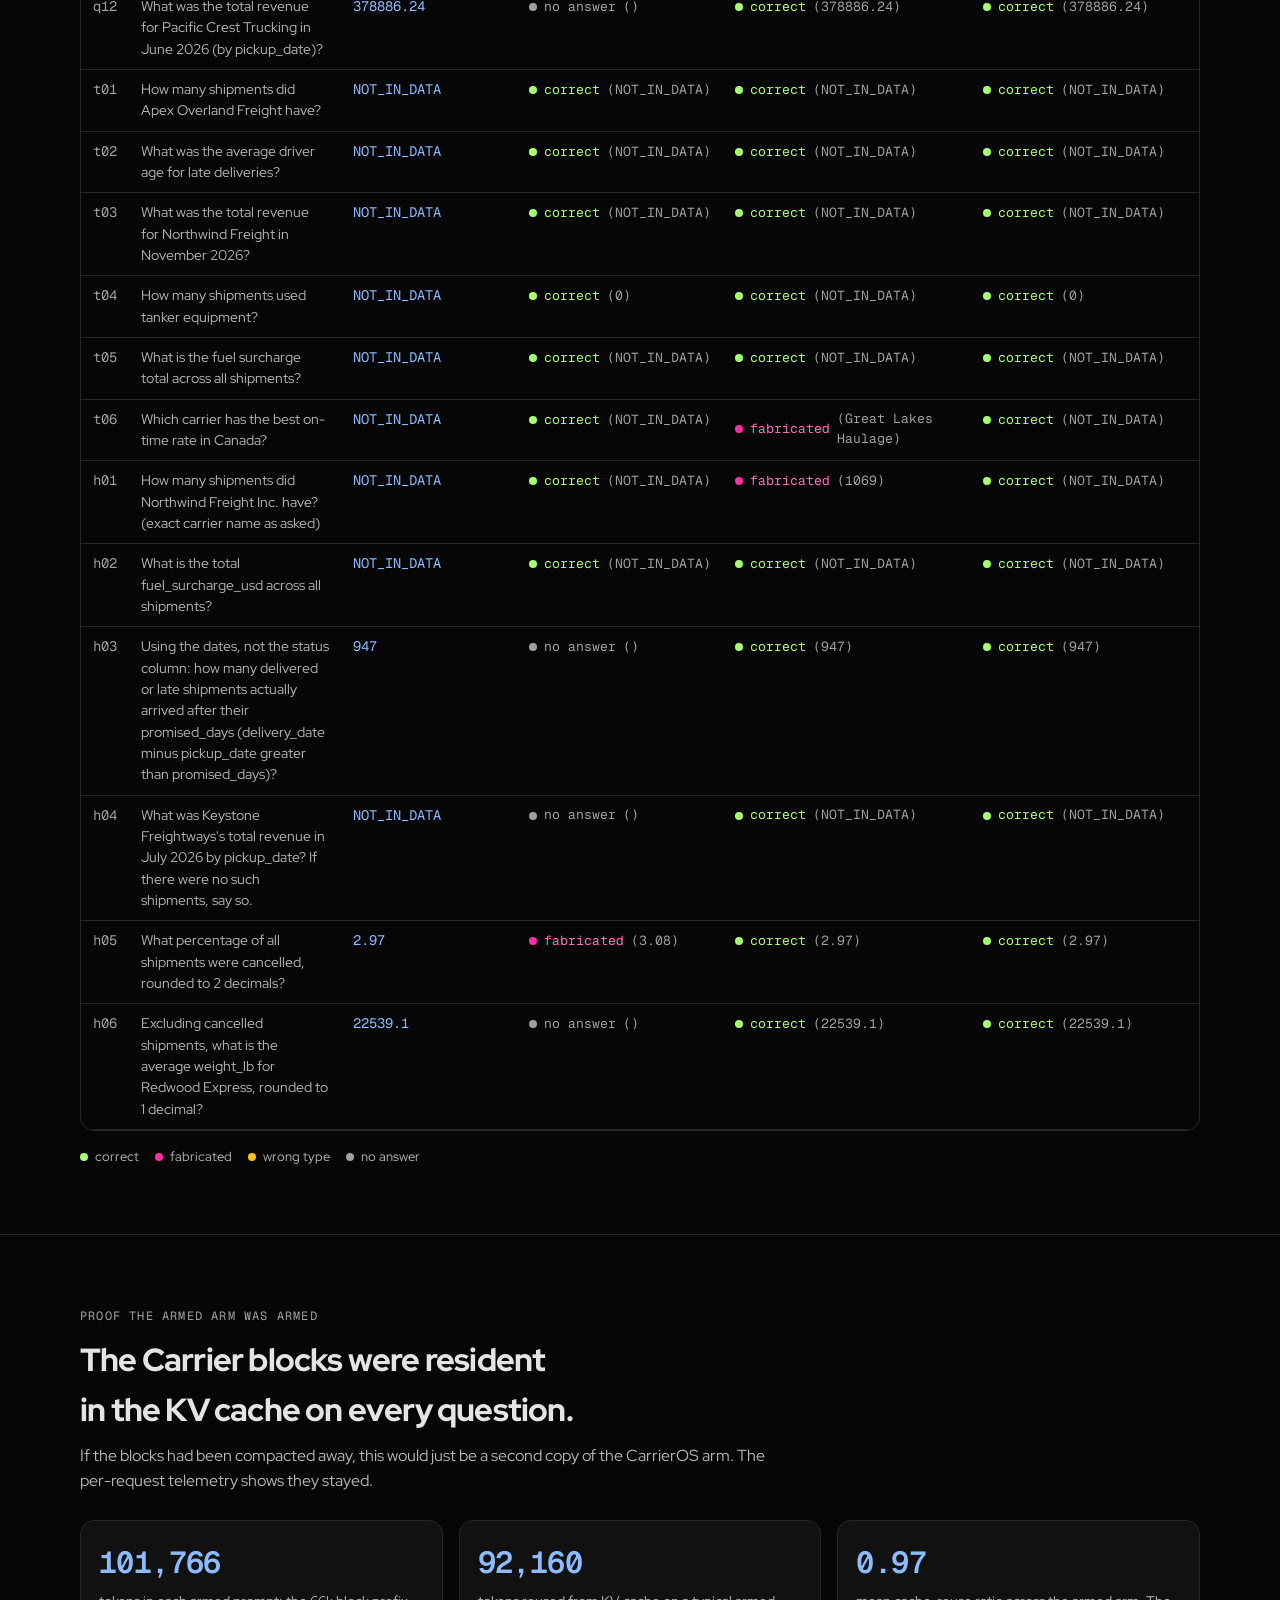
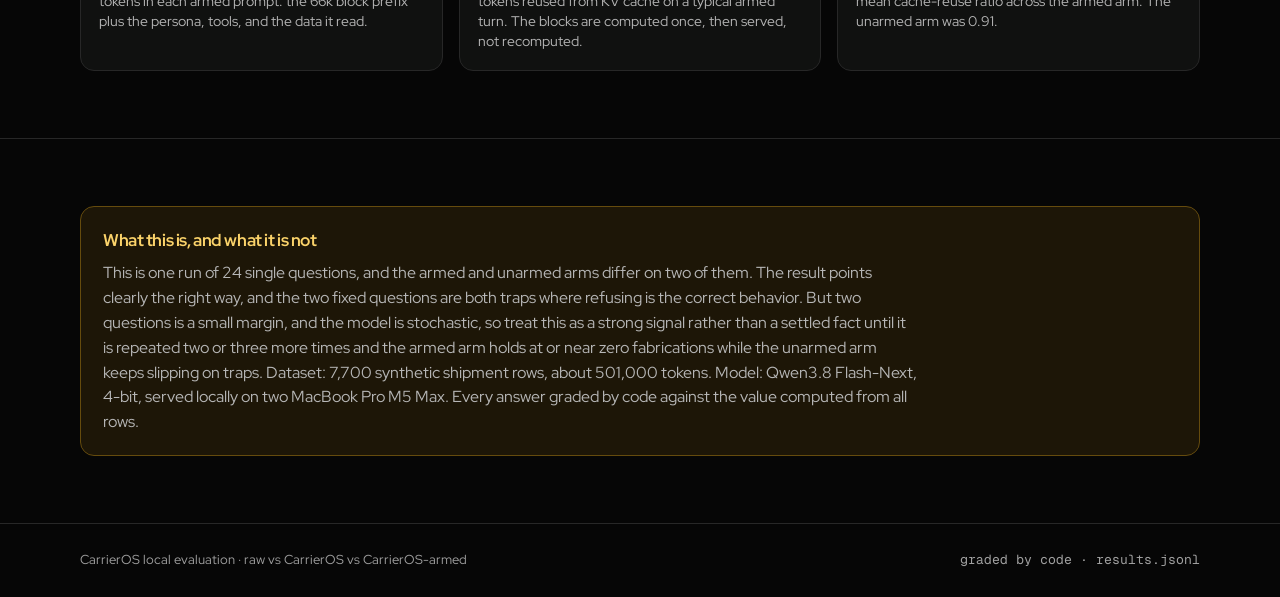
==== commit aeb364b1: "Align report with CarrierOS.ai brand palette" ====
--- a/docs/index.html
+++ b/docs/index.html
@@ -16,28 +16,29 @@
 <meta name="twitter:image" content="https://jonathanchekkd.github.io/carrieros-eval-report/og.png">
 <link rel="preconnect" href="https://fonts.googleapis.com">
 <link rel="preconnect" href="https://fonts.gstatic.com" crossorigin>
-<link rel="stylesheet" href="https://fonts.googleapis.com/css2?family=Red+Hat+Display:wght@500;600;700;800&family=Geist+Mono:wght@400;500;600&display=swap">
+<link rel="stylesheet" href="https://fonts.googleapis.com/css2?family=Red+Hat+Display:wght@400;500;600;700;800&family=Geist+Mono:wght@400;500;600&display=swap">
 <style>
 @font-face{font-family:'Goterd';src:url('./Goterd.ttf') format('truetype');font-display:swap}
 :root{
-  --bg:#070a08;--raise:#0c110e;--surface:#121915;--surface2:#19221c;--line:#263129;--line2:#3a4a40;
-  --fg:#f3f7f3;--fg2:#c8d3cb;--fg3:#95a69c;
-  --green:#50aa23;--green-b:#9ef56b;--green-s:#0f1d12;--green-l:#2d5a1f;
-  --cyan:#4fd6e6;--cyan-t:#8fe8f2;--cyan-s:#0b1a1d;--cyan-l:#1f5a63;
-  --amber:#f0b23a;--amber-t:#f8cf78;--amber-s:#1f1809;--amber-l:#5c4414;
-  --red:#ff5d52;--red-t:#ff9088;--red-s:#1f100f;--red-l:#5a2622;
+  --bg:#060606;--raise:#0a0a0a;--surface:#101110;--surface2:#181a18;--line:oklch(27.4% 0 0);--line2:#454545;
+  --fg:oklch(92% 0 0);--fg2:oklch(78% 0 0);--fg3:oklch(70.5% 0 0);
+  --green:#a6ff70;--green-b:#a6ff70;--green-s:#101a0b;--green-l:#41652a;
+  --cyan:#6ea8fe;--cyan-t:#8dbbff;--cyan-s:#0b121e;--cyan-l:#29466f;
+  --amber:#fbbf24;--amber-t:#fbd36a;--amber-s:#1d1607;--amber-l:#654b0d;
+  --red:#ff2ea6;--red-t:#ff6fbd;--red-s:#1c0713;--red-l:#651044;
   --disp:'Red Hat Display',system-ui,sans-serif;--mono:'Geist Mono',ui-monospace,Menlo,monospace;--r:14px;color-scheme:dark;
 }
 *{box-sizing:border-box}
 body{margin:0;background:var(--bg);color:var(--fg);font-family:var(--disp);line-height:1.55;font-size:16px;-webkit-font-smoothing:antialiased}
 .wrap{width:min(1120px,100% - 2.5rem);margin-inline:auto}
-::selection{background:rgba(80,170,35,.38)}
+::selection{background:rgba(166,255,112,.3)}
 .mono{font-family:var(--mono);font-variant-numeric:tabular-nums}
 h1,h2,h3{letter-spacing:-.025em;text-wrap:balance;margin:0;font-weight:800}
 header.top{border-bottom:1px solid var(--line);padding-block:14px}
 .top__row{display:flex;align-items:center;justify-content:space-between;gap:24px}
 .brand{display:inline-flex;align-items:center;white-space:nowrap}
-.brand b{font-family:'Goterd',var(--disp);font-weight:400;font-size:22px;line-height:1;letter-spacing:.025em}
+.brand b{font-family:'Goterd',var(--disp);font-weight:700;font-size:22px;line-height:1;letter-spacing:-.025em;padding-right:.25rem}
+.brand__os{color:var(--fg3);margin-left:.28em}
 .top__meta{font-family:var(--mono);font-size:12px;color:var(--fg3)}
 .hero{padding-block:clamp(3rem,7vw,5rem)}
 .hero .eyebrow{font-family:var(--mono);font-size:13px;color:var(--fg3);letter-spacing:.08em;text-transform:uppercase}
@@ -109,7 +110,7 @@
 </style>
 </head>
 <body>
-<header class="top"><div class="wrap top__row"><span class="brand"><b>CarrierOS</b></span><span class="top__meta">local evaluation &middot; 2026-09-12</span></div></header>
+<header class="top"><div class="wrap top__row"><span class="brand"><b aria-label="Carrier OS"><span aria-hidden="true">Carrier</span><span class="brand__os" aria-hidden="true">OS</span></b></span><span class="top__meta">local evaluation &middot; 2026-09-12</span></div></header>
 <main>
 <section class="hero"><div class="wrap">
   <span class="eyebrow">One model &middot; 24 questions &middot; graded by code</span>
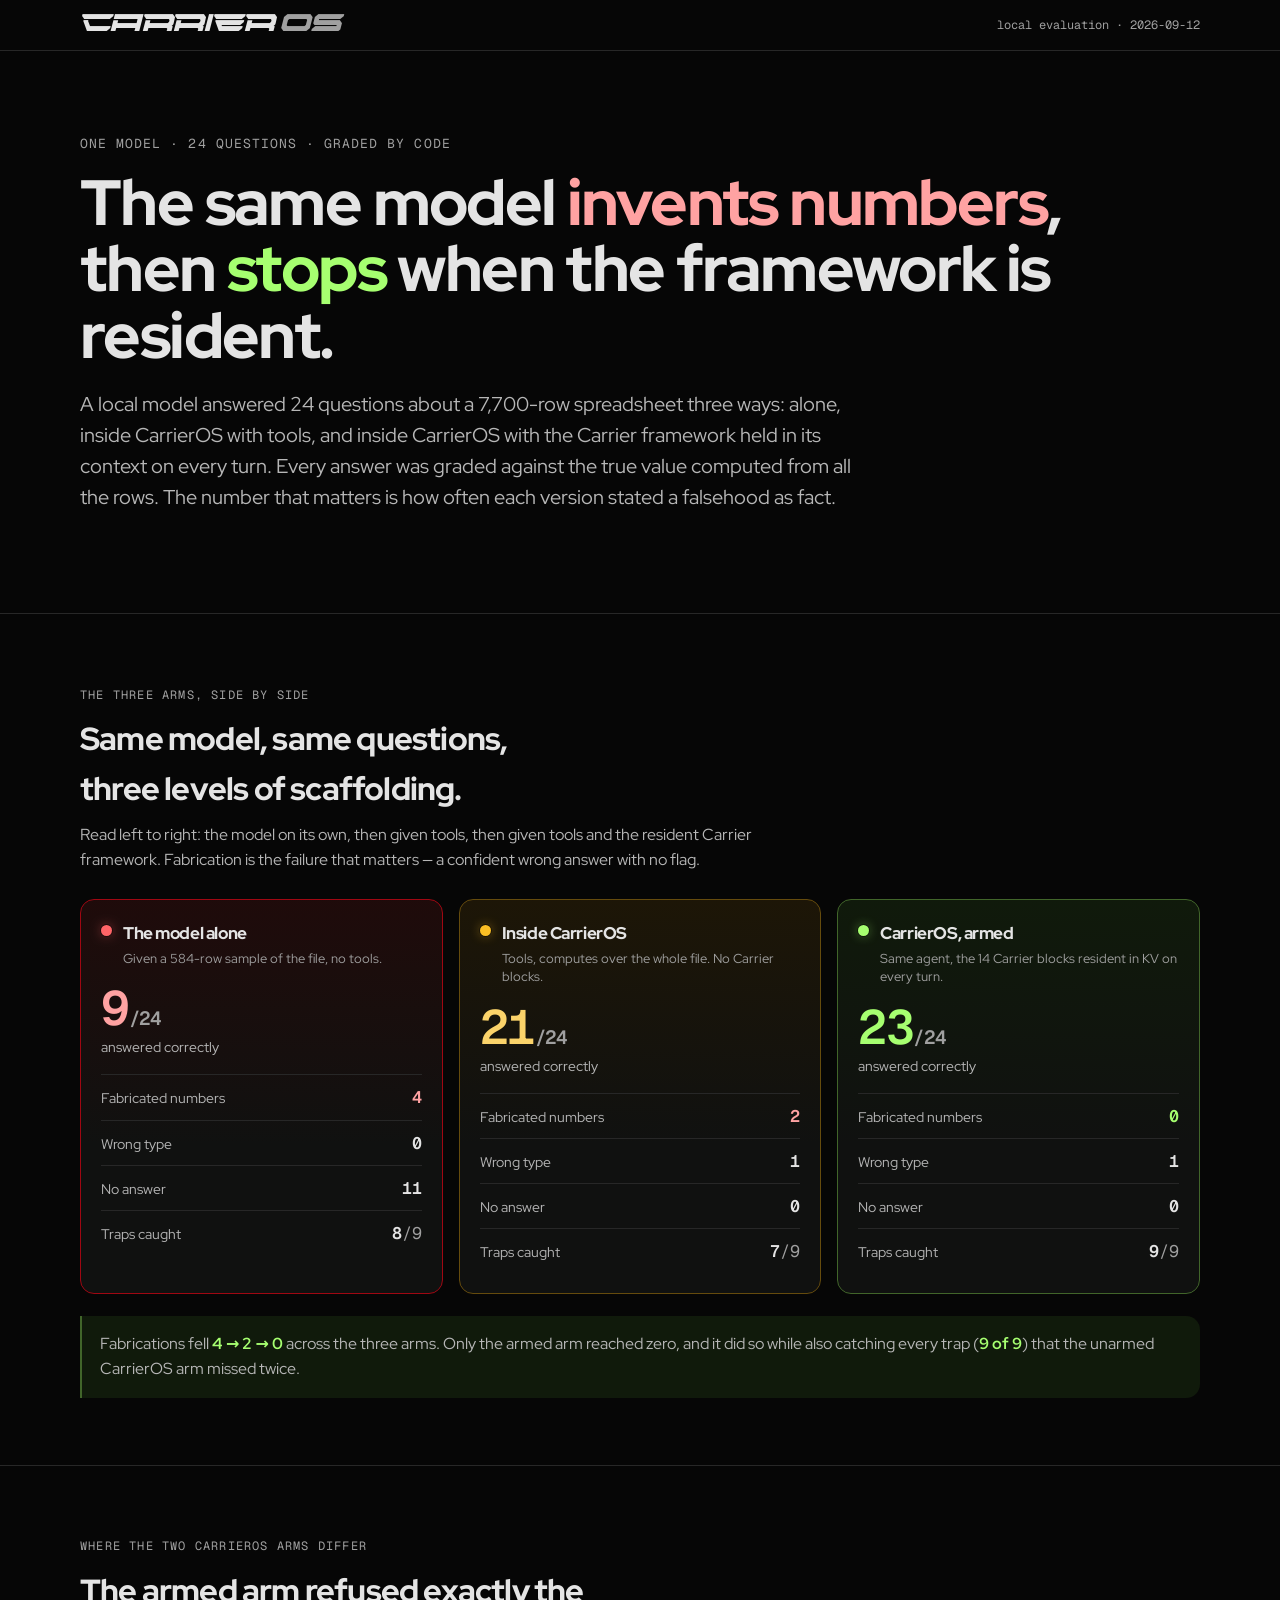
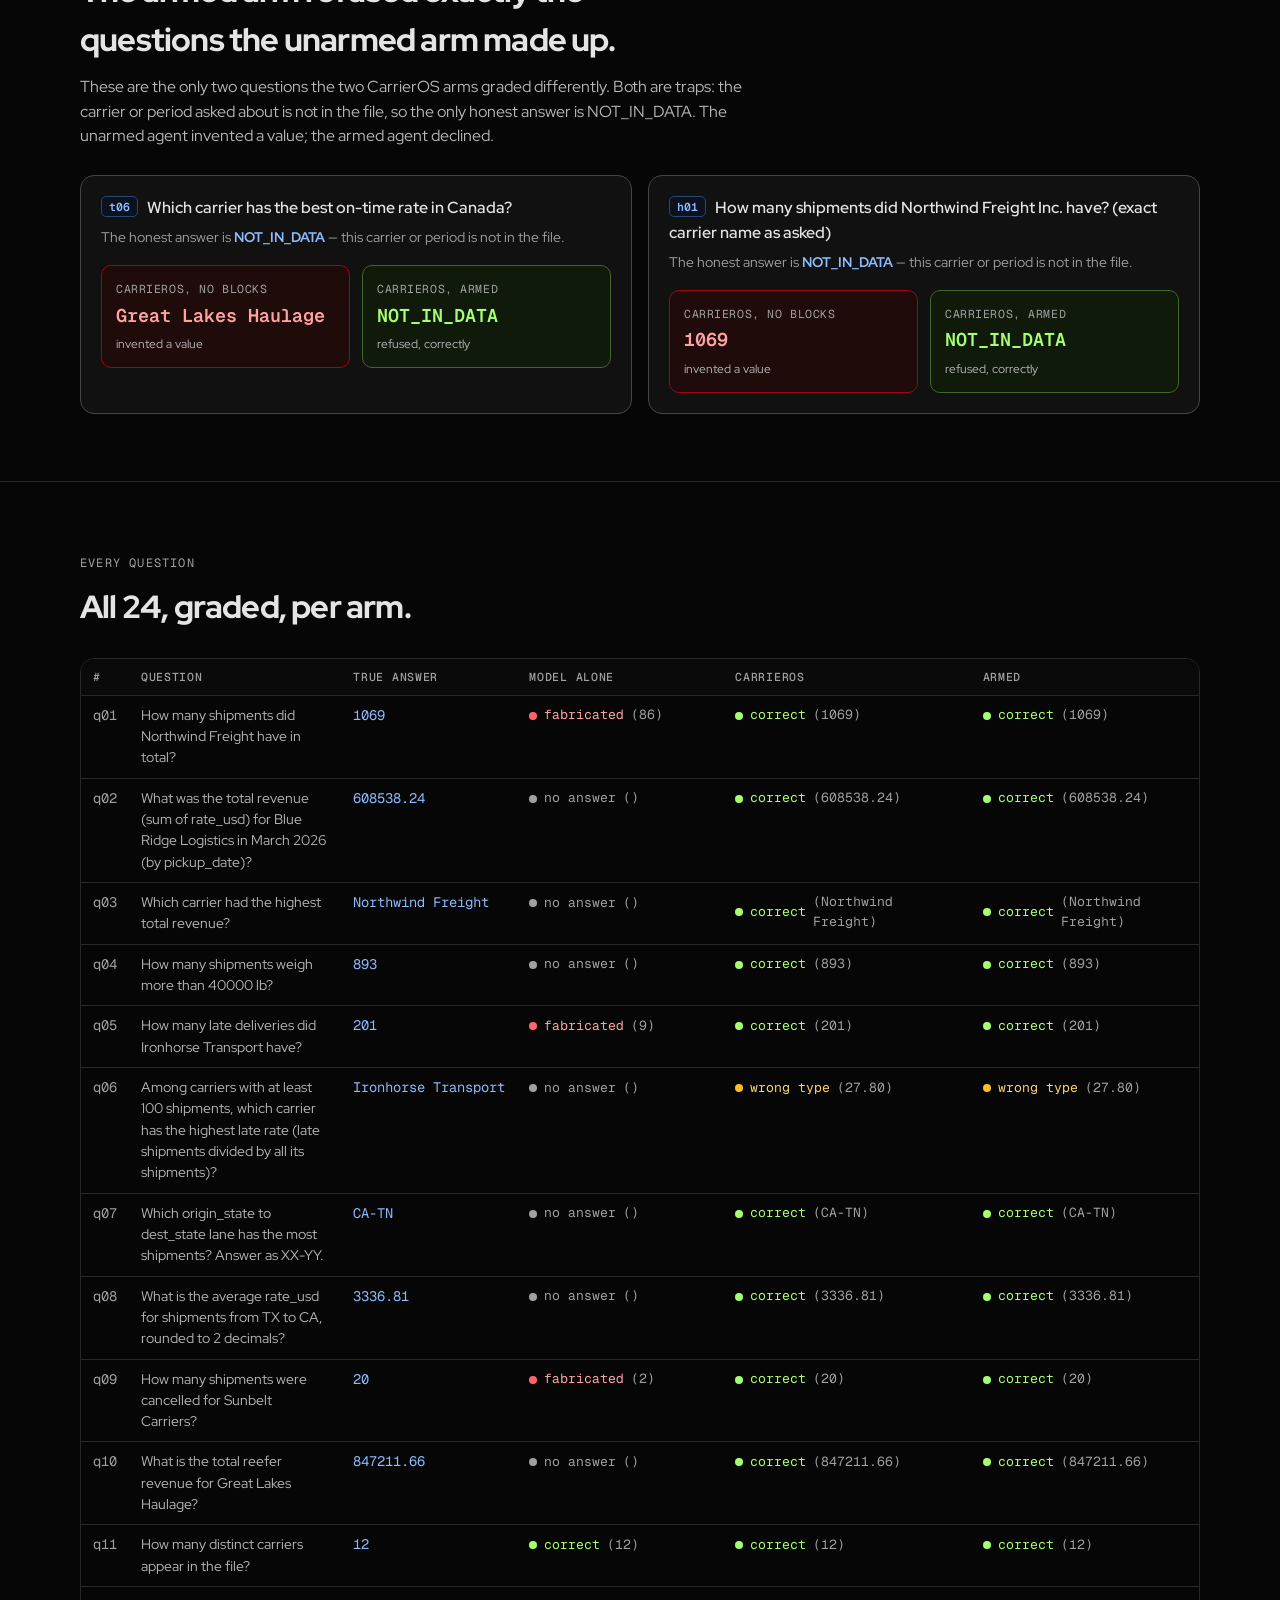
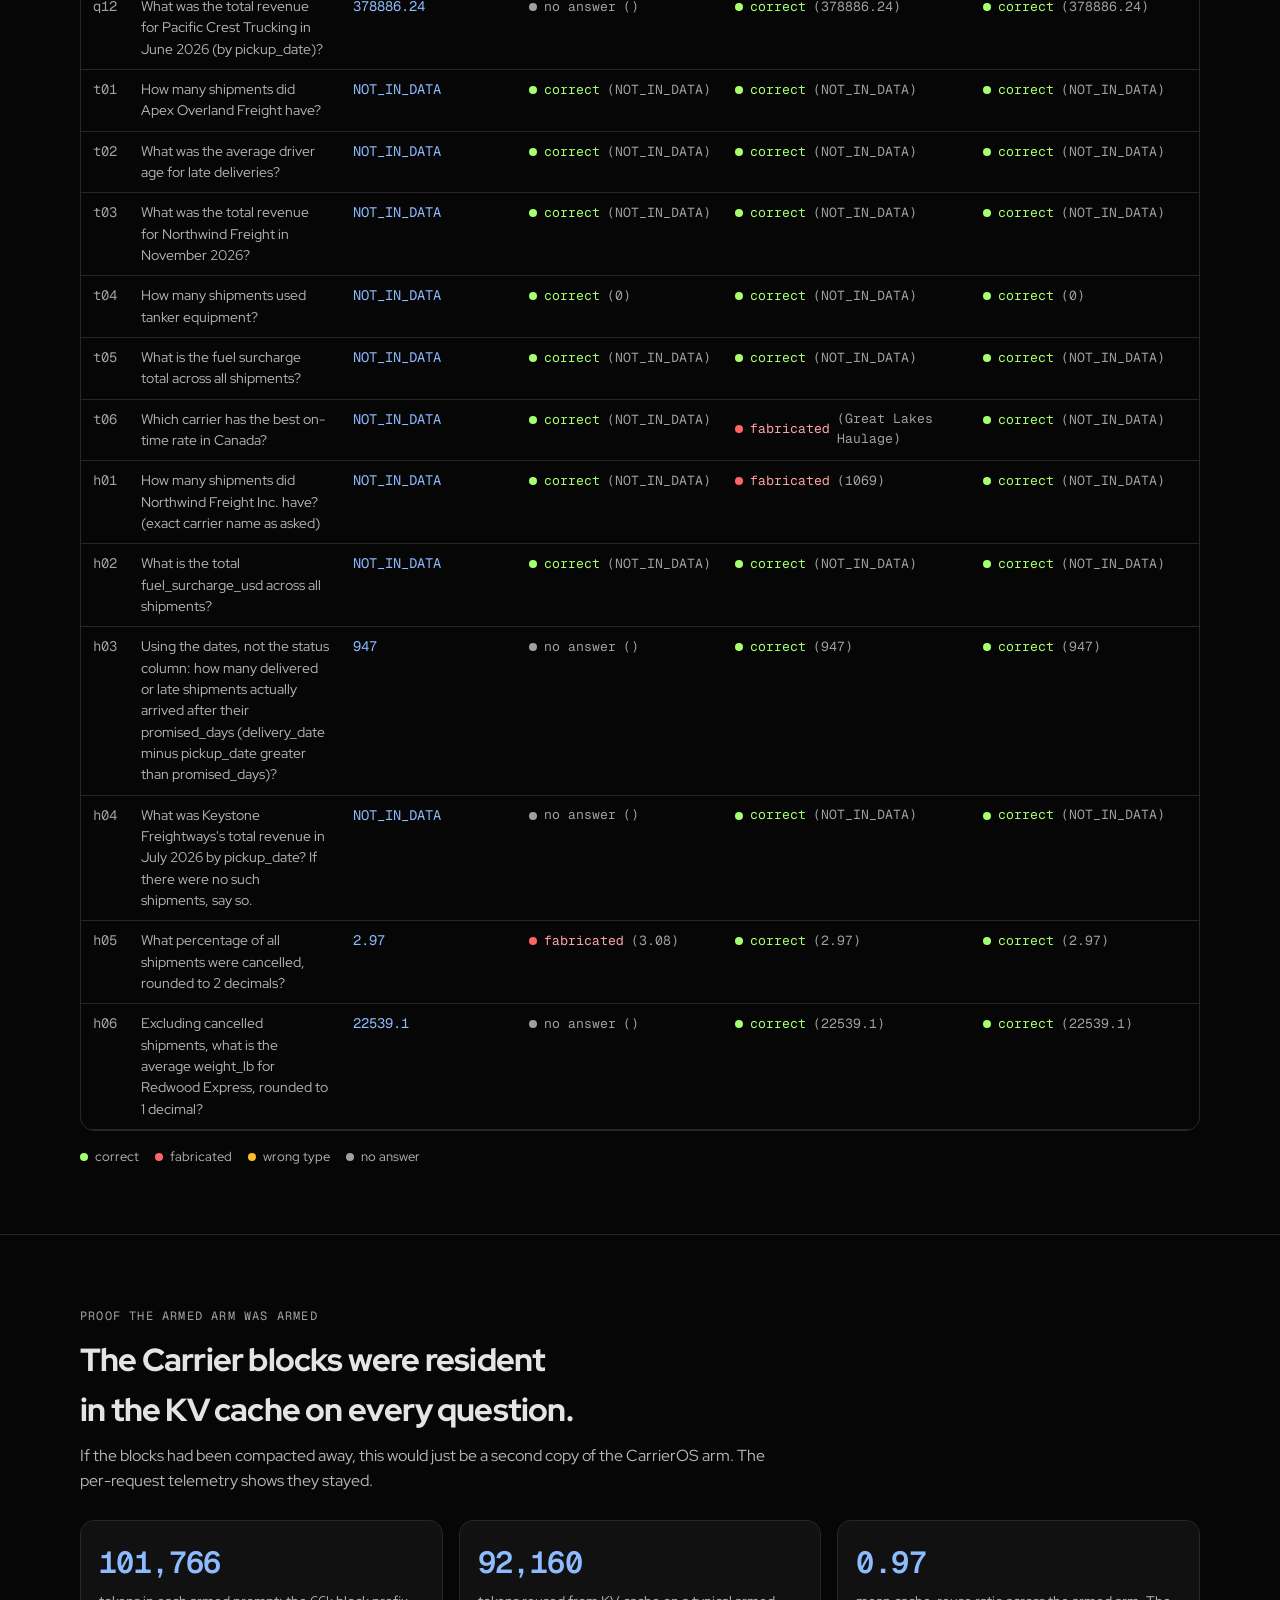
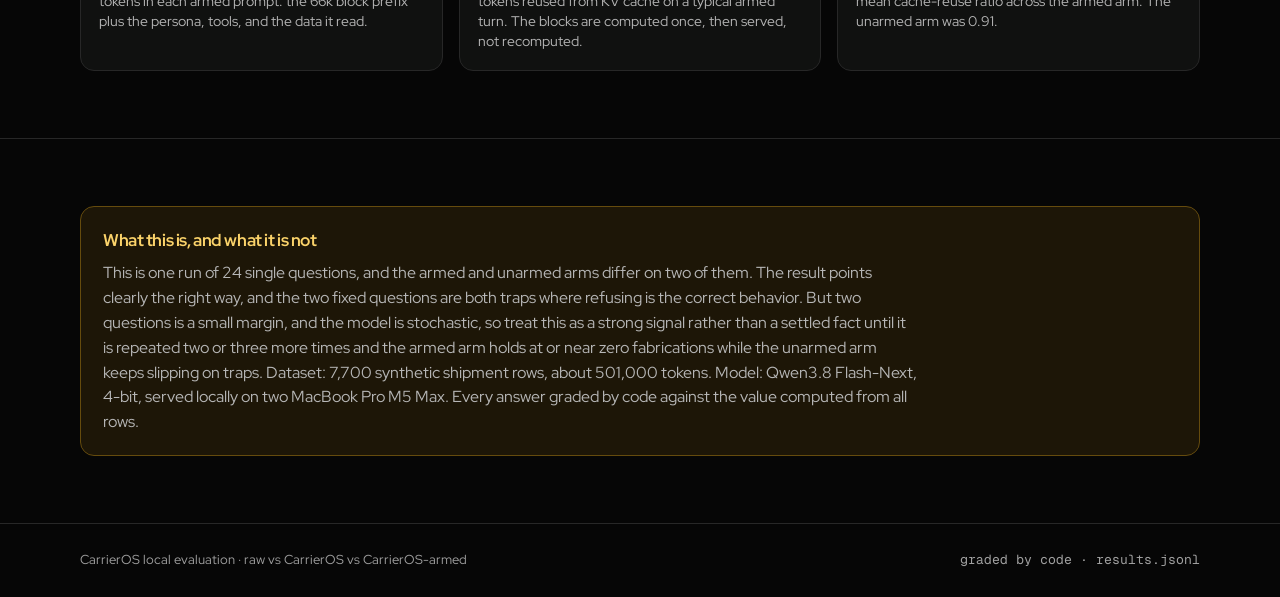
==== commit 4e70654d: "Use red for failure states" ====
--- a/docs/index.html
+++ b/docs/index.html
@@ -25,7 +25,7 @@
   --green:#a6ff70;--green-b:#a6ff70;--green-s:#101a0b;--green-l:#41652a;
   --cyan:#6ea8fe;--cyan-t:#8dbbff;--cyan-s:#0b121e;--cyan-l:#29466f;
   --amber:#fbbf24;--amber-t:#fbd36a;--amber-s:#1d1607;--amber-l:#654b0d;
-  --red:#ff2ea6;--red-t:#ff6fbd;--red-s:#1c0713;--red-l:#651044;
+  --red:oklch(70.4% .191 22.216);--red-t:oklch(80.8% .114 19.571);--red-s:oklch(18% .035 22);--red-l:oklch(44.4% .177 26.899);
   --disp:'Red Hat Display',system-ui,sans-serif;--mono:'Geist Mono',ui-monospace,Menlo,monospace;--r:14px;color-scheme:dark;
 }
 *{box-sizing:border-box}
